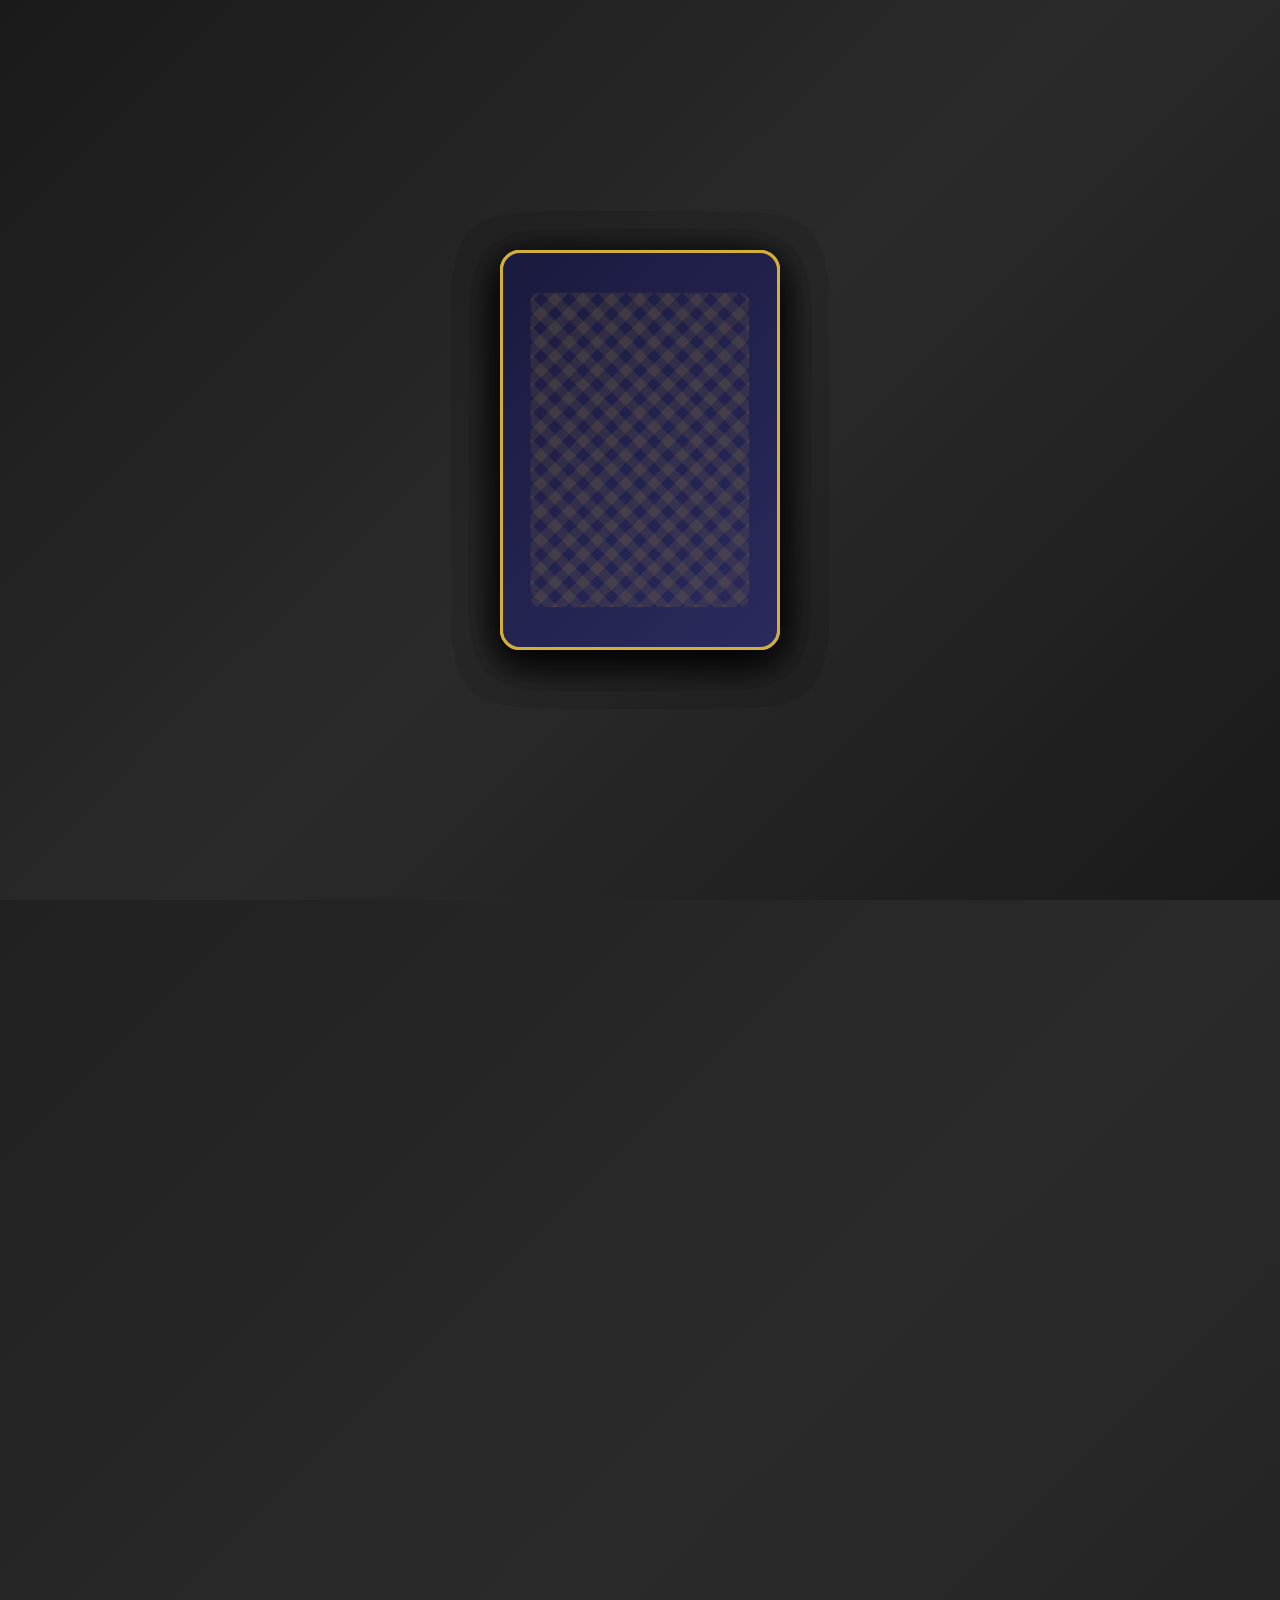
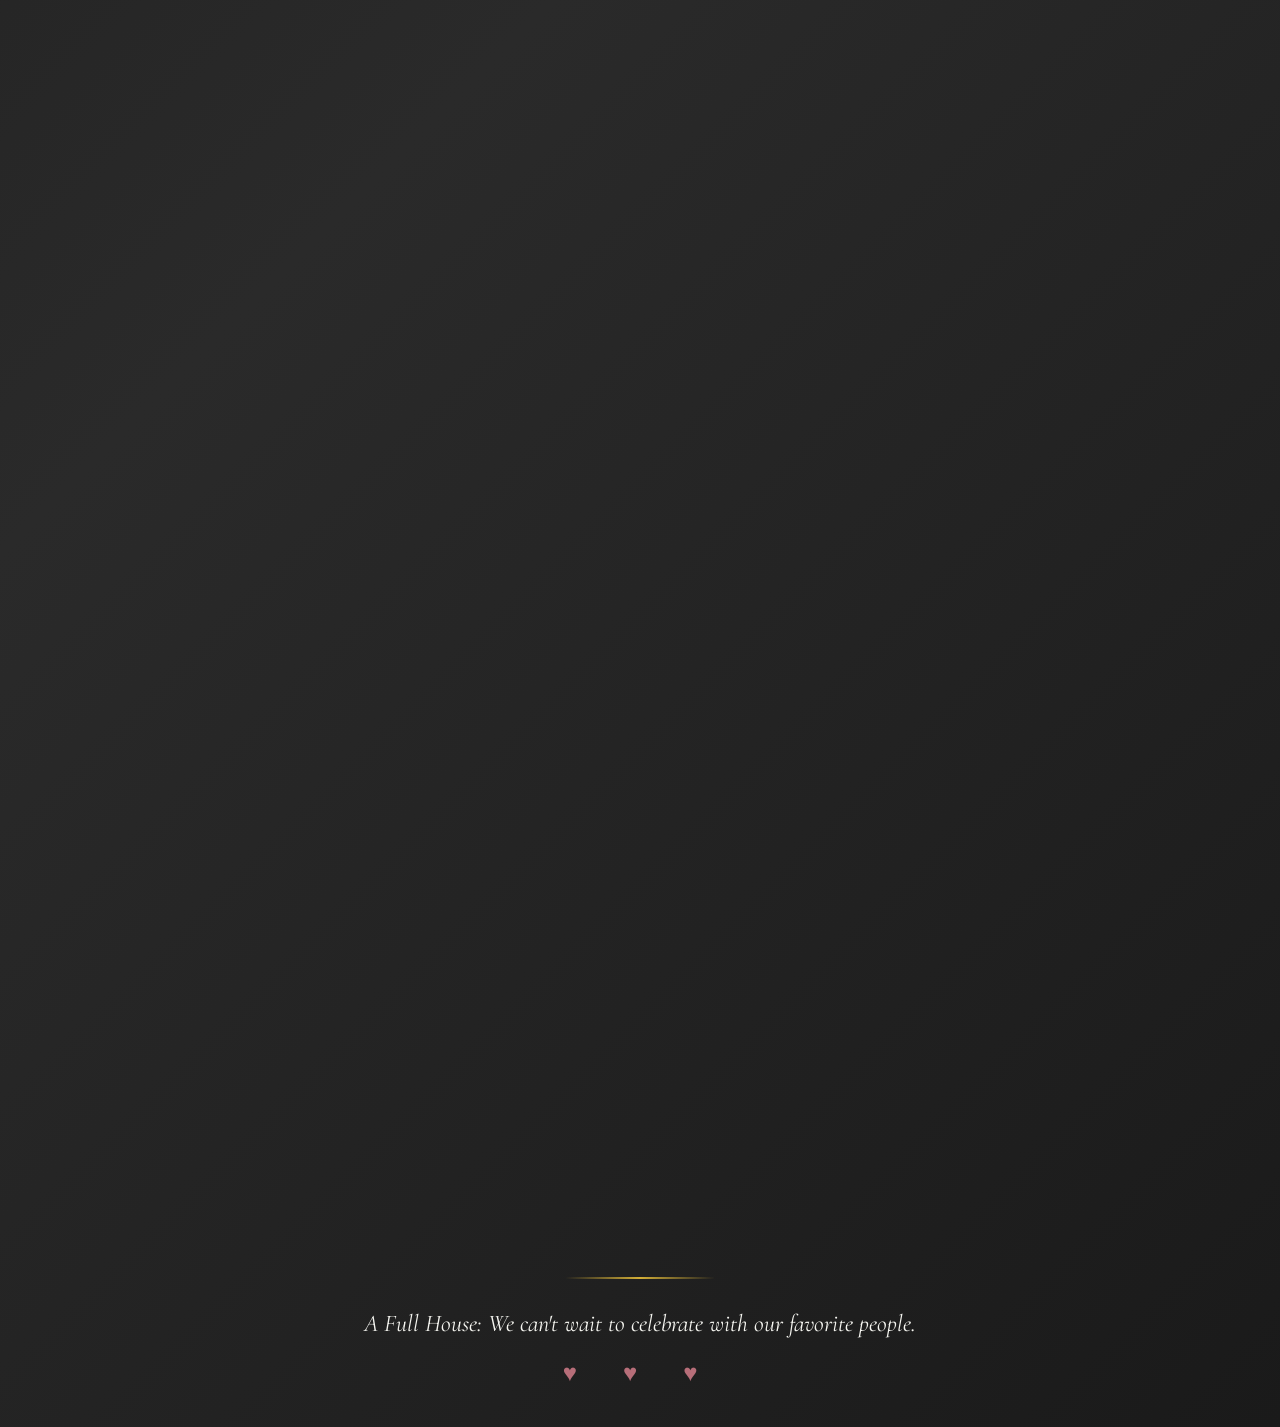
==== index.html @ 25c5a68d "Add files via upload" ====
<!DOCTYPE html>
<html lang="en">
<head>
    <meta charset="UTF-8">
    <meta name="viewport" content="width=device-width, initial-scale=1.0">
    <title>Paul & Sneha - Wedding Invitation</title>
    <link href="https://fonts.googleapis.com/css2?family=Cormorant+Garamond:wght@300;400;600;700&family=Montserrat:wght@300;400;600&display=swap" rel="stylesheet">
    <link rel="stylesheet" href="luxury.css">
</head>
<body>
    <!-- Loading Animation -->
    <div id="loading-scene" class="loading-scene">
        <div class="card-deck-loading">
            <div class="playing-card card-back"></div>
            <div class="playing-card card-back"></div>
            <div class="playing-card card-back"></div>
            <div class="playing-card card-king"></div>
            <div class="playing-card card-back"></div>
        </div>
    </div>

    <!-- Background Reveal -->
    <div id="bg-reveal" class="bg-reveal hidden">
        <img src="background.png" alt="Palace" class="bg-reveal-image">
    </div>

    <!-- Animated Background -->
    <div class="luxury-bg">
        <img src="background.png" alt="Royal Palace" class="bg-image">
        <div class="bg-overlay"></div>
    </div>

    <!-- Hero Section -->
    <section class="hero">
        <div class="vintage-paper">
            <div class="paper-content">
                <p class="hero-subtitle">Request the honor of your presence to join the wedding of</p>
                <div class="hero-ornament top"></div>
                <h1 class="hero-title">
                    <span class="name-line">Paul Kevin Surya</span>
                    <span class="ampersand">&</span>
                    <span class="name-line">Sneha Radhakrishnan</span>
                </h1>
                <p class="hero-quote">"Love is the only gamble where everyone wins the jackpot."</p>
            </div>
        </div>
        <div class="scroll-indicator">↓</div>
    </section>

    <!-- Countdown Section -->
    <section class="countdown-luxury">
        <div class="vintage-paper">
            <div class="paper-content">
                <h2 class="section-heading">Counting Every Moment</h2>
                <div class="countdown-grid">
                    <div class="countdown-item">
                        <div class="countdown-number" id="days">00</div>
                        <div class="countdown-label">Days</div>
                    </div>
                    <div class="countdown-divider">:</div>
                    <div class="countdown-item">
                        <div class="countdown-number" id="hours">00</div>
                        <div class="countdown-label">Hours</div>
                    </div>
                    <div class="countdown-divider">:</div>
                    <div class="countdown-item">
                        <div class="countdown-number" id="minutes">00</div>
                        <div class="countdown-label">Minutes</div>
                    </div>
                    <div class="countdown-divider">:</div>
                    <div class="countdown-item">
                        <div class="countdown-number" id="seconds">00</div>
                        <div class="countdown-label">Seconds</div>
                    </div>
                </div>
            </div>
        </div>
    </section>

    <!-- Events Section -->
    <section class="events-luxury">
        <div class="vintage-paper">
            <div class="paper-content">
                <h2 class="section-heading">Event Details</h2>
                <div class="events-timeline">
                    <div class="event-item">
                        <div class="event-content">
                            <h3>Engagement & Reception</h3>
                            <p class="event-date">April 22, 2026</p>
                            <p class="event-time">6:00 PM onwards</p>
                        </div>
                    </div>
                    <div class="event-item highlight">
                        <div class="event-content">
                            <h3>Muhurtham</h3>
                            <p class="event-date">April 23, 2026</p>
                            <p class="event-time">10:30 AM - 11:15 AM</p>
                        </div>
                    </div>
                </div>
            </div>
        </div>
    </section>

    <!-- Venue Section -->
    <section class="venue-luxury">
        <div class="vintage-paper">
            <div class="paper-content">
                <h2 class="section-heading">Venue</h2>
                <div class="venue-card">
                    <h3 class="venue-name">Sree Padmaleela Kalyana Mandapam</h3>
                    <p class="venue-location">Kovilpatti</p>
                    
                    <div class="venue-details">
                        <div class="detail-item">
                            <span class="detail-icon">🌤️</span>
                            <div class="detail-info">
                                <p class="weather-temp" id="weather-temp">Loading...</p>
                                <p class="weather-desc" id="weather-desc"></p>
                            </div>
                        </div>
                        <div class="detail-item">
                            <span class="detail-icon">🅿️</span>
                            <div class="detail-info">
                                <p>Ample Parking</p>
                                <p class="detail-sub">Available on premises</p>
                            </div>
                        </div>
                    </div>

                    <a href="https://maps.app.goo.gl/GKzmADckyA8TvAtw7" target="_blank" class="luxury-btn">
                        Get Directions
                    </a>
                </div>
            </div>
        </div>
    </section>

    <!-- Footer -->
    <footer class="luxury-footer">
        <div class="footer-ornament"></div>
        <p>A Full House: We can't wait to celebrate with our favorite people.</p>
        <div class="footer-hearts">♥ ♥ ♥</div>
    </footer>

    <script src="script.js"></script>
</body>
</html>
---- luxury.css ----
* {
    margin: 0;
    padding: 0;
    box-sizing: border-box;
}

:root {
    --gold: #d4af37;
    --dark-gold: #b8941f;
    --rose-gold: #b76e79;
    --cream: #f5f5f0;
    --dark: #1a1a1a;
    --charcoal: #2a2a2a;
}

body {
    font-family: 'Montserrat', sans-serif;
    background: linear-gradient(135deg, #1a1a1a 0%, #2a2a2a 50%, #1a1a1a 100%);
    color: var(--cream);
    overflow-x: hidden;
    scroll-behavior: smooth;
}

/* Animated Background */
.luxury-bg {
    position: fixed;
    top: 0;
    left: 0;
    width: 100%;
    height: 100%;
    z-index: -1;
    overflow: hidden;
}

.bg-image {
    position: absolute;
    top: 0;
    left: 0;
    width: 100%;
    height: 100%;
    object-fit: cover;
    object-position: center;
}

.bg-overlay {
    position: absolute;
    top: 0;
    left: 0;
    width: 100%;
    height: 100%;
    background: linear-gradient(180deg, rgba(0,0,0,0.2) 0%, rgba(0,0,0,0.4) 100%);
}

/* Hero Section */
.hero {
    position: relative;
    min-height: 100vh;
    display: flex;
    flex-direction: column;
    justify-content: center;
    align-items: center;
    text-align: center;
    padding: 40px 20px;
}

/* Vintage Paper Container */
.vintage-paper {
    background: 
        linear-gradient(135deg, rgba(255, 248, 230, 0.95) 0%, rgba(250, 240, 220, 0.95) 100%);
    border: none;
    border-radius: 0;
    padding: 50px 40px;
    max-width: 900px;
    margin: 0 auto;
    box-shadow: 
        0 20px 60px rgba(0, 0, 0, 0.5),
        inset 0 1px 0 rgba(255, 255, 255, 0.5),
        inset 0 -1px 0 rgba(139, 115, 85, 0.2);
    position: relative;
    backdrop-filter: blur(10px);
    clip-path: polygon(
        2% 0%, 5% 1%, 8% 0.5%, 12% 1.5%, 15% 0.8%, 20% 1.2%, 25% 0.5%, 30% 1%, 35% 0.3%, 40% 1.5%, 45% 0.7%, 50% 1%, 55% 0.5%, 60% 1.2%, 65% 0.8%, 70% 1.5%, 75% 0.5%, 80% 1%, 85% 0.7%, 90% 1.3%, 95% 0.5%, 98% 1%,
        99% 5%, 99.5% 10%, 99.2% 15%, 99.8% 20%, 99.3% 25%, 99.7% 30%, 99.1% 35%, 99.6% 40%, 99.4% 45%, 99.8% 50%, 99.2% 55%, 99.6% 60%, 99.3% 65%, 99.7% 70%, 99.4% 75%, 99.8% 80%, 99.1% 85%, 99.5% 90%, 99.3% 95%, 99.7% 98%,
        98% 99%, 95% 99.5%, 90% 99.2%, 85% 99.7%, 80% 99.3%, 75% 99.8%, 70% 99.1%, 65% 99.6%, 60% 99.4%, 55% 99.8%, 50% 99.2%, 45% 99.6%, 40% 99.3%, 35% 99.7%, 30% 99.4%, 25% 99.8%, 20% 99.1%, 15% 99.5%, 10% 99.3%, 5% 99.7%, 2% 99%,
        1% 95%, 0.5% 90%, 0.8% 85%, 0.3% 80%, 0.7% 75%, 0.2% 70%, 0.6% 65%, 0.4% 60%, 0.8% 55%, 0.2% 50%, 0.6% 45%, 0.3% 40%, 0.7% 35%, 0.4% 30%, 0.8% 25%, 0.1% 20%, 0.5% 15%, 0.3% 10%, 0.7% 5%
    );
}

.vintage-paper::before {
    content: '';
    position: absolute;
    top: 0;
    left: 0;
    right: 0;
    bottom: 0;
    background: 
        repeating-linear-gradient(0deg, transparent, transparent 2px, rgba(139, 115, 85, 0.03) 2px, rgba(139, 115, 85, 0.03) 4px);
    pointer-events: none;
}

.vintage-paper::after {
    content: '';
    position: absolute;
    top: 0;
    left: 0;
    right: 0;
    bottom: 0;
    box-shadow: 
        inset 0 0 30px 10px rgba(101, 67, 33, 0.4),
        inset 0 0 15px 5px rgba(139, 69, 19, 0.3);
    pointer-events: none;
}

.paper-content {
    position: relative;
    z-index: 1;
}

.hero-ornament {
    width: 200px;
    height: 2px;
    background: linear-gradient(90deg, transparent, #8b4513, transparent);
    margin: 20px auto;
}

.monogram {
    font-family: 'Cormorant Garamond', serif;
    font-size: 4rem;
    font-weight: 300;
    color: var(--dark-gold);
    margin-bottom: 30px;
    opacity: 0;
    animation: fadeInUp 1s ease forwards;
    text-shadow: 0 2px 4px rgba(0, 0, 0, 0.1);
}

.hero-title {
    font-family: 'Cormorant Garamond', serif;
    font-weight: 300;
    font-size: 3rem;
    line-height: 1.4;
    margin-bottom: 30px;
    margin-top: 20px;
    opacity: 0;
    animation: fadeInUp 1s ease 0.3s forwards;
}

.name-line {
    display: block;
    background: linear-gradient(135deg, #8b4513 0%, #654321 100%);
    -webkit-background-clip: text;
    -webkit-text-fill-color: transparent;
    background-clip: text;
}

.ampersand {
    display: block;
    font-size: 2rem;
    color: #8b4513;
    margin: 20px 0;
}

.hero-subtitle {
    font-size: 1rem;
    letter-spacing: 2px;
    text-transform: uppercase;
    color: #5a4a3a;
    opacity: 0;
    animation: fadeInUp 1s ease 0s forwards;
    margin-bottom: 10px;
}

.hero-quote {
    font-family: 'Cormorant Garamond', serif;
    font-size: 1.3rem;
    font-style: italic;
    color: #8b4513;
    max-width: 600px;
    margin: 0 auto;
    opacity: 0;
    animation: fadeInUp 1s ease 0.9s forwards;
}

.scroll-indicator {
    position: absolute;
    bottom: 40px;
    font-size: 2rem;
    color: var(--gold);
    animation: bounce 2s infinite;
}

@keyframes fadeInUp {
    to {
        opacity: 1;
        transform: translateY(0);
    }
    from {
        opacity: 0;
        transform: translateY(30px);
    }
}

@keyframes bounce {
    0%, 100% { transform: translateY(0); }
    50% { transform: translateY(-20px); }
}

/* Container */
.container-luxury {
    max-width: 1200px;
    margin: 0 auto;
    padding: 0 20px;
}

.section-heading {
    font-family: 'Cormorant Garamond', serif;
    font-size: 3rem;
    font-weight: 300;
    text-align: center;
    color: #8b4513;
    margin-bottom: 60px;
    position: relative;
}

.section-heading::after {
    content: '';
    position: absolute;
    bottom: -20px;
    left: 50%;
    transform: translateX(-50%);
    width: 100px;
    height: 2px;
    background: linear-gradient(90deg, transparent, #8b4513, transparent);
}

/* Countdown Section */
.countdown-luxury {
    padding: 100px 20px;
}

.countdown-grid {
    display: flex;
    justify-content: center;
    align-items: center;
    gap: 8px;
    flex-wrap: nowrap;
    overflow-x: auto;
}

.countdown-item {
    background: rgba(255, 255, 255, 0.5);
    border: 1px solid rgba(139, 115, 85, 0.3);
    border-radius: 20px;
    padding: 20px 25px;
    min-width: 90px;
    text-align: center;
    box-shadow: 0 4px 15px rgba(0, 0, 0, 0.2);
    transition: all 0.3s ease;
    flex-shrink: 0;
}

.countdown-item:hover {
    transform: translateY(-10px);
    border-color: var(--gold);
    box-shadow: 0 12px 40px rgba(212, 175, 55, 0.4);
}

.countdown-number {
    font-family: 'Montserrat', sans-serif;
    font-size: 2.5rem;
    font-weight: 700;
    color: #8b4513;
    line-height: 1;
}

.countdown-label {
    font-size: 0.9rem;
    letter-spacing: 2px;
    text-transform: uppercase;
    color: #5a4a3a;
    margin-top: 10px;
    opacity: 0.8;
}

.countdown-divider {
    font-size: 2rem;
    color: #8b4513;
    font-weight: 300;
    flex-shrink: 0;
}

/* Events Section */
.events-luxury {
    padding: 100px 20px;
}

.events-timeline {
    display: grid;
    grid-template-columns: repeat(auto-fit, minmax(350px, 1fr));
    gap: 25px;
    max-width: 900px;
    margin: 0 auto;
}

.event-item {
    position: relative;
    background: rgba(255, 255, 255, 0.3);
    border: 1px solid rgba(139, 115, 85, 0.3);
    border-radius: 20px;
    padding: 40px;
    box-shadow: 0 4px 20px rgba(0, 0, 0, 0.2);
    transition: all 0.3s ease;
    overflow: hidden;
}

.event-item::before {
    content: '';
    position: absolute;
    top: 0;
    left: 0;
    width: 100%;
    height: 4px;
    background: linear-gradient(90deg, var(--gold), var(--rose-gold));
    transform: scaleX(0);
    transition: transform 0.3s ease;
}

.event-item:hover::before {
    transform: scaleX(1);
}

.event-item:hover {
    transform: translateY(-10px);
    border-color: var(--gold);
    box-shadow: 0 12px 40px rgba(212, 175, 55, 0.4);
}

.event-item.highlight {
    border-color: var(--rose-gold);
}

.event-content h3 {
    font-family: 'Montserrat', sans-serif;
    font-size: 1.8rem;
    font-weight: 600;
    color: #8b4513;
    margin-bottom: 15px;
}

.event-date {
    font-size: 1.2rem;
    color: #5a4a3a;
    margin-bottom: 8px;
}

.event-time {
    font-size: 1rem;
    color: #5a4a3a;
}

/* Venue Section */
.venue-luxury {
    padding: 100px 20px;
}

.venue-card {
    max-width: 700px;
    margin: 0 auto;
    background: transparent;
    border: none;
    border-radius: 0;
    padding: 0;
    text-align: center;
}

.venue-icon {
    font-size: 4rem;
    margin-bottom: 20px;
    filter: drop-shadow(0 0 20px rgba(212, 175, 55, 0.5));
}

.venue-name {
    font-family: 'Cormorant Garamond', serif;
    font-size: 2.5rem;
    font-weight: 600;
    color: #8b4513;
    margin-bottom: 10px;
}

.venue-location {
    font-size: 1.3rem;
    color: #5a4a3a;
    margin-bottom: 40px;
    opacity: 0.8;
}

.venue-details {
    display: grid;
    grid-template-columns: repeat(auto-fit, minmax(200px, 1fr));
    gap: 20px;
    margin-bottom: 40px;
}

.detail-item {
    display: flex;
    align-items: center;
    gap: 15px;
    padding: 20px;
    background: rgba(255, 255, 255, 0.3);
    border-radius: 15px;
    border: 1px solid rgba(139, 115, 85, 0.3);
}

.detail-icon {
    font-size: 2.5rem;
}

.detail-info {
    text-align: left;
}

.detail-info p {
    font-size: 1rem;
    color: #5a4a3a;
    margin-bottom: 5px;
}

.detail-sub {
    font-size: 0.85rem;
    color: #5a4a3a;
}

.weather-temp {
    font-size: 1.2rem;
    font-weight: 600;
    color: #8b4513;
}

.weather-desc {
    font-size: 0.9rem;
    color: #5a4a3a;
}

.luxury-btn {
    display: inline-block;
    padding: 18px 50px;
    background: linear-gradient(135deg, var(--gold), var(--dark-gold));
    color: var(--dark);
    font-size: 1.1rem;
    font-weight: 600;
    text-decoration: none;
    text-transform: uppercase;
    letter-spacing: 2px;
    border-radius: 50px;
    box-shadow: 0 10px 30px rgba(212, 175, 55, 0.4);
    transition: all 0.3s ease;
    border: 2px solid transparent;
}

.luxury-btn:hover {
    transform: translateY(-3px);
    box-shadow: 0 15px 40px rgba(212, 175, 55, 0.6);
    border-color: var(--gold);
    background: linear-gradient(135deg, var(--dark-gold), var(--gold));
}

/* Footer */
.luxury-footer {
    padding: 80px 20px 40px;
    text-align: center;
    position: relative;
}

.footer-ornament {
    width: 150px;
    height: 2px;
    background: linear-gradient(90deg, transparent, var(--gold), transparent);
    margin: 0 auto 30px;
}

.luxury-footer p {
    font-family: 'Cormorant Garamond', serif;
    font-size: 1.5rem;
    font-style: italic;
    color: var(--cream);
    margin-bottom: 20px;
}

.footer-hearts {
    font-size: 1.5rem;
    color: var(--rose-gold);
    letter-spacing: 20px;
}

/* Responsive */
@media (max-width: 768px) {
    .monogram {
        font-size: 3rem;
    }

    .hero-title {
        font-size: 2rem;
    }

    .section-heading {
        font-size: 2.2rem;
    }

    .countdown-item {
        min-width: 75px;
        padding: 15px 18px;
    }

    .countdown-number {
        font-size: 2rem;
    }

    .countdown-divider {
        font-size: 1.5rem;
    }

    .countdown-label {
        font-size: 0.75rem;
    }

    .events-timeline {
        grid-template-columns: 1fr;
    }

    .venue-card {
        padding: 40px 25px;
    }

    .venue-details {
        grid-template-columns: 1fr;
    }
}

@media (max-width: 480px) {
    .countdown-item {
        min-width: 65px;
        padding: 12px 15px;
    }

    .countdown-number {
        font-size: 1.6rem;
    }

    .countdown-label {
        font-size: 0.7rem;
    }

    .countdown-divider {
        font-size: 1.2rem;
        margin: 0 2px;
    }
}

/* Loading Scene */
.loading-scene {
    position: fixed;
    top: 0;
    left: 0;
    width: 100%;
    height: 100vh;
    background: linear-gradient(135deg, #1a1a1a 0%, #2a2a2a 50%, #1a1a1a 100%);
    display: flex;
    justify-content: center;
    align-items: center;
    z-index: 10000;
    transition: opacity 0.5s ease;
}

.loading-scene.fade-out {
    opacity: 0;
    pointer-events: none;
}

.card-deck-loading {
    position: relative;
    width: 300px;
    height: 420px;
}

.playing-card {
    position: absolute;
    width: 280px;
    height: 400px;
    border-radius: 20px;
    box-shadow: 0 10px 40px rgba(0, 0, 0, 0.5);
    top: 50%;
    left: 50%;
    transform: translate(-50%, -50%);
}

.card-back {
    background: linear-gradient(135deg, #1a1a3e 0%, #2a2a5e 100%);
    border: 3px solid #d4af37;
}

.card-back::before {
    content: '';
    position: absolute;
    top: 50%;
    left: 50%;
    transform: translate(-50%, -50%);
    width: 80%;
    height: 80%;
    background: 
        repeating-linear-gradient(45deg, transparent, transparent 10px, rgba(212, 175, 55, 0.1) 10px, rgba(212, 175, 55, 0.1) 20px),
        repeating-linear-gradient(-45deg, transparent, transparent 10px, rgba(212, 175, 55, 0.1) 10px, rgba(212, 175, 55, 0.1) 20px);
    border-radius: 10px;
}

.card-king {
    background: #fff;
    background-image: url('king-card.png');
    background-size: cover;
    background-position: center;
    border: 3px solid #d4af37;
}

/* Card Shuffle Animation */
.playing-card:nth-child(1) {
    animation: shuffle-1 2.5s ease-in-out 3 1s forwards;
    z-index: 1;
}

.playing-card:nth-child(2) {
    animation: shuffle-2 2.5s ease-in-out 3 1.1s forwards;
    z-index: 2;
}

.playing-card:nth-child(3) {
    animation: shuffle-3 2.5s ease-in-out 3 1.2s forwards;
    z-index: 3;
}

.playing-card:nth-child(4) {
    animation: king-fly-in 1s ease-out 0s forwards, shuffle-king 2.5s ease-in-out 3 1.3s forwards, king-fly-away 1.5s ease-in 8.8s forwards;
    z-index: 100;
    opacity: 0;
}

.playing-card:nth-child(5) {
    animation: shuffle-5 2.5s ease-in-out 3 1.4s forwards;
    z-index: 5;
}

@keyframes shuffle-1 {
    0%, 100% { transform: translate(-50%, -50%) rotate(0deg); z-index: 1; }
    10% { transform: translate(-50%, -50%) rotate(5deg); z-index: 10; }
    20% { transform: translate(-120%, -80%) rotate(-15deg); z-index: 10; }
    30% { transform: translate(-50%, -120%) rotate(0deg); z-index: 10; }
    40% { transform: translate(20%, -80%) rotate(10deg); z-index: 10; }
    50% { transform: translate(-50%, -50%) rotate(0deg); z-index: 1; }
}

@keyframes shuffle-2 {
    0%, 100% { transform: translate(-50%, -50%) rotate(0deg); z-index: 2; }
    10% { transform: translate(-50%, -50%) rotate(-5deg); z-index: 10; }
    20% { transform: translate(30%, -90%) rotate(12deg); z-index: 10; }
    30% { transform: translate(-50%, -120%) rotate(0deg); z-index: 10; }
    40% { transform: translate(-130%, -70%) rotate(-18deg); z-index: 10; }
    50% { transform: translate(-50%, -50%) rotate(0deg); z-index: 2; }
}

@keyframes shuffle-3 {
    0%, 100% { transform: translate(-50%, -50%) rotate(0deg); z-index: 3; }
    10% { transform: translate(-50%, -50%) rotate(8deg); z-index: 10; }
    20% { transform: translate(-140%, -60%) rotate(-20deg); z-index: 10; }
    30% { transform: translate(-50%, -120%) rotate(0deg); z-index: 10; }
    40% { transform: translate(40%, -90%) rotate(15deg); z-index: 10; }
    50% { transform: translate(-50%, -50%) rotate(0deg); z-index: 3; }
}

@keyframes king-fly-in {
    0% {
        transform: translate(-50%, 100vh) rotate(0deg) scale(0.5);
        opacity: 0;
    }
    100% {
        transform: translate(-50%, -50%) rotate(0deg) scale(1);
        opacity: 1;
    }
}

@keyframes shuffle-king {
    0%, 99% { transform: translate(-50%, -50%) rotate(0deg) scale(1); z-index: 4; }
    10% { transform: translate(-50%, -50%) rotate(-8deg) scale(1.05); z-index: 10; }
    20% { transform: translate(50%, -100%) rotate(18deg) scale(1.05); z-index: 10; }
    30% { transform: translate(-50%, -120%) rotate(0deg) scale(1.05); z-index: 10; }
    40% { transform: translate(-150%, -80%) rotate(-22deg) scale(1.05); z-index: 10; }
    50% { transform: translate(-50%, -50%) rotate(0deg) scale(1); z-index: 4; }
    100% { transform: translate(-50%, -50%) rotate(0deg) scale(1); z-index: 100; }
}

@keyframes shuffle-5 {
    0%, 100% { transform: translate(-50%, -50%) rotate(0deg); z-index: 5; }
    10% { transform: translate(-50%, -50%) rotate(-10deg); z-index: 10; }
    20% { transform: translate(60%, -70%) rotate(25deg); z-index: 10; }
    30% { transform: translate(-50%, -120%) rotate(0deg); z-index: 10; }
    40% { transform: translate(-110%, -90%) rotate(-12deg); z-index: 10; }
    50% { transform: translate(-50%, -50%) rotate(0deg); z-index: 5; }
}

@keyframes king-fly-away {
    0% { 
        transform: translate(-50%, -50%) rotate(0deg) scale(1);
        opacity: 1;
        z-index: 100;
    }
    50% {
        transform: translate(-50%, -100%) rotate(180deg) scale(1.5);
        opacity: 1;
        z-index: 100;
    }
    100% { 
        transform: translate(-50%, -50%) rotate(360deg) scale(3);
        opacity: 0;
        z-index: 100;
    }
}

/* Background Reveal */
.bg-reveal {
    position: fixed;
    top: 0;
    left: 0;
    width: 100%;
    height: 100vh;
    z-index: 9999;
    opacity: 0;
    pointer-events: none;
}

.bg-reveal.show {
    animation: bg-fade-in 1s ease 9s forwards;
}

.bg-reveal.hidden {
    display: none;
}

.bg-reveal-image {
    width: 100%;
    height: 100%;
    object-fit: cover;
}

@keyframes bg-fade-in {
    0% { opacity: 0; }
    100% { opacity: 1; }
}

/* Paper Fly In Animation */
.vintage-paper {
    animation: paper-fly-in 1.2s ease-out 10.5s backwards;
}

@keyframes paper-fly-in {
    0% {
        transform: translateY(100vh) rotate(5deg) scale(0.3);
        opacity: 0;
    }
    60% {
        transform: translateY(-20px) rotate(-2deg) scale(1.05);
        opacity: 1;
    }
    100% {
        transform: translateY(0) rotate(0deg) scale(1);
        opacity: 1;
    }
}

/* Hide main content initially */
.hero, .countdown-luxury, .events-luxury, .venue-luxury, .luxury-footer {
    opacity: 0;
    animation: content-fade-in 0.8s ease 11s forwards;
}

@keyframes content-fade-in {
    to { opacity: 1; }
}
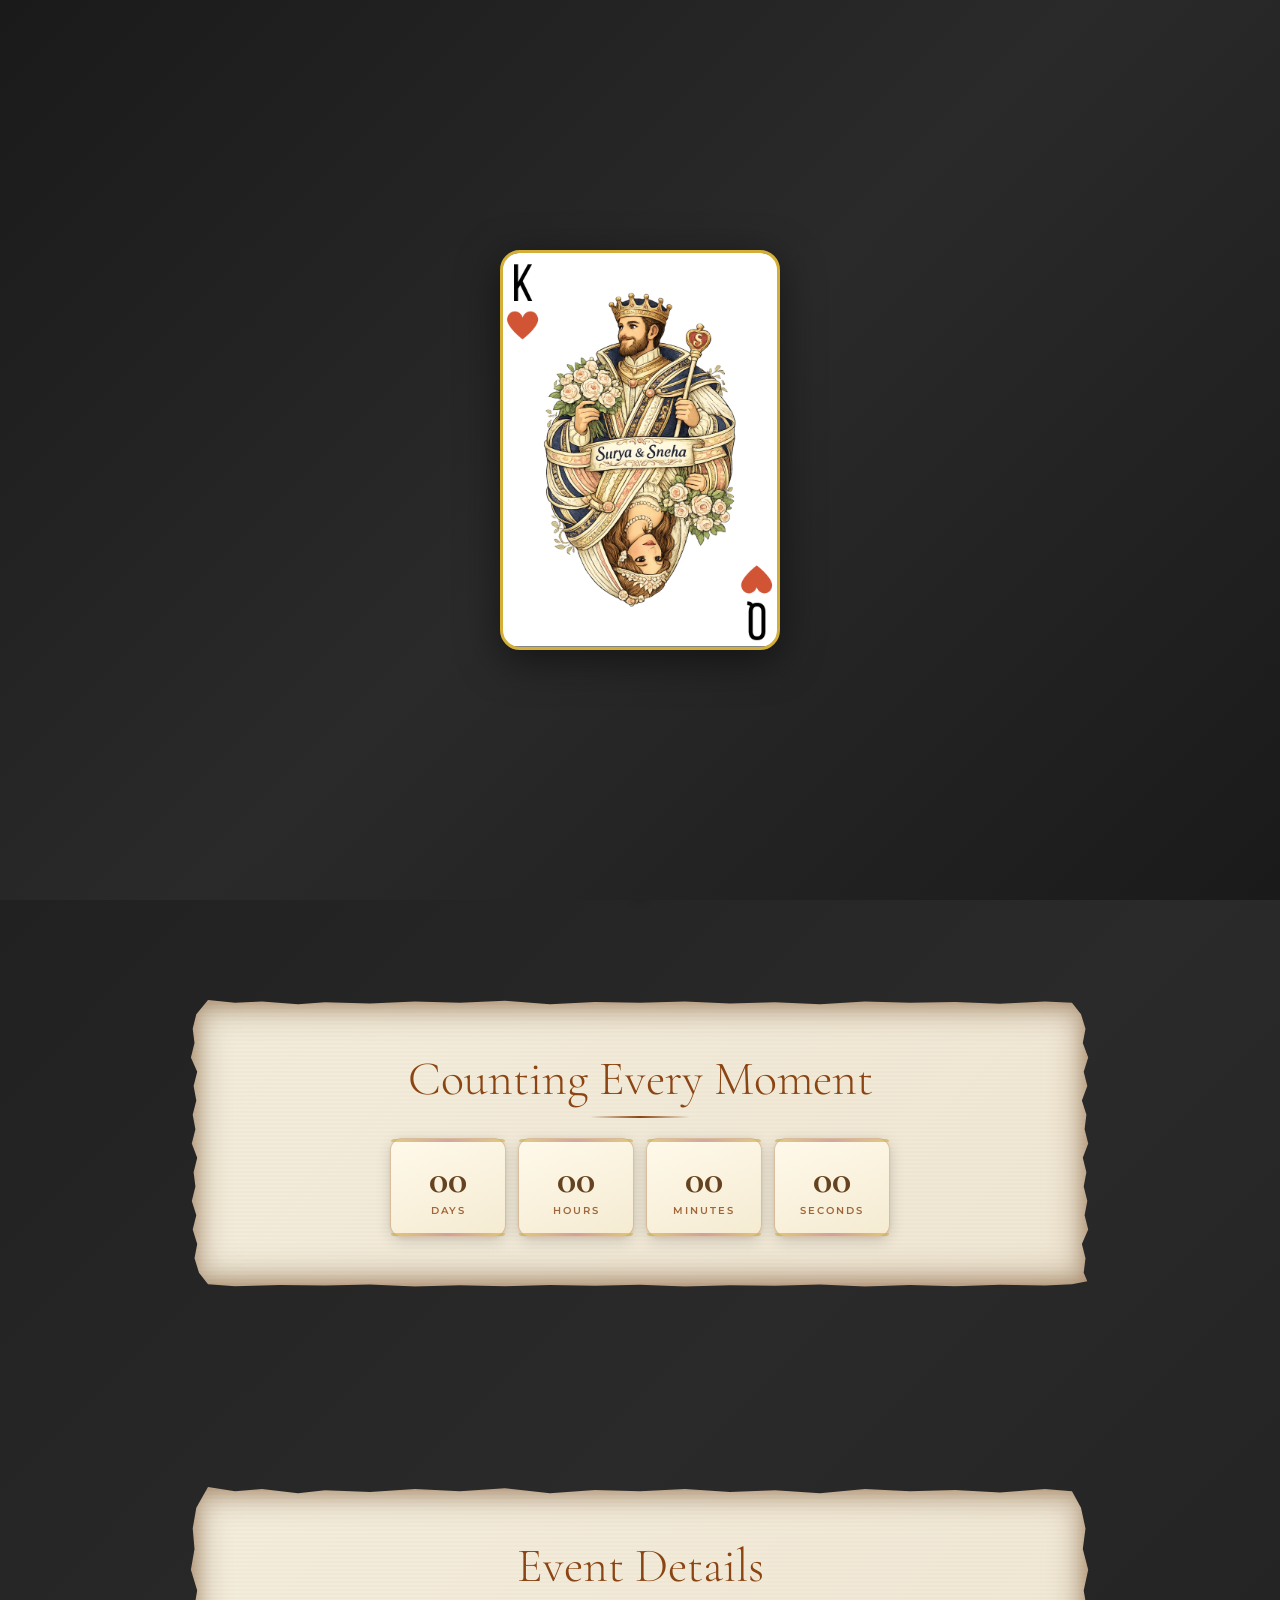
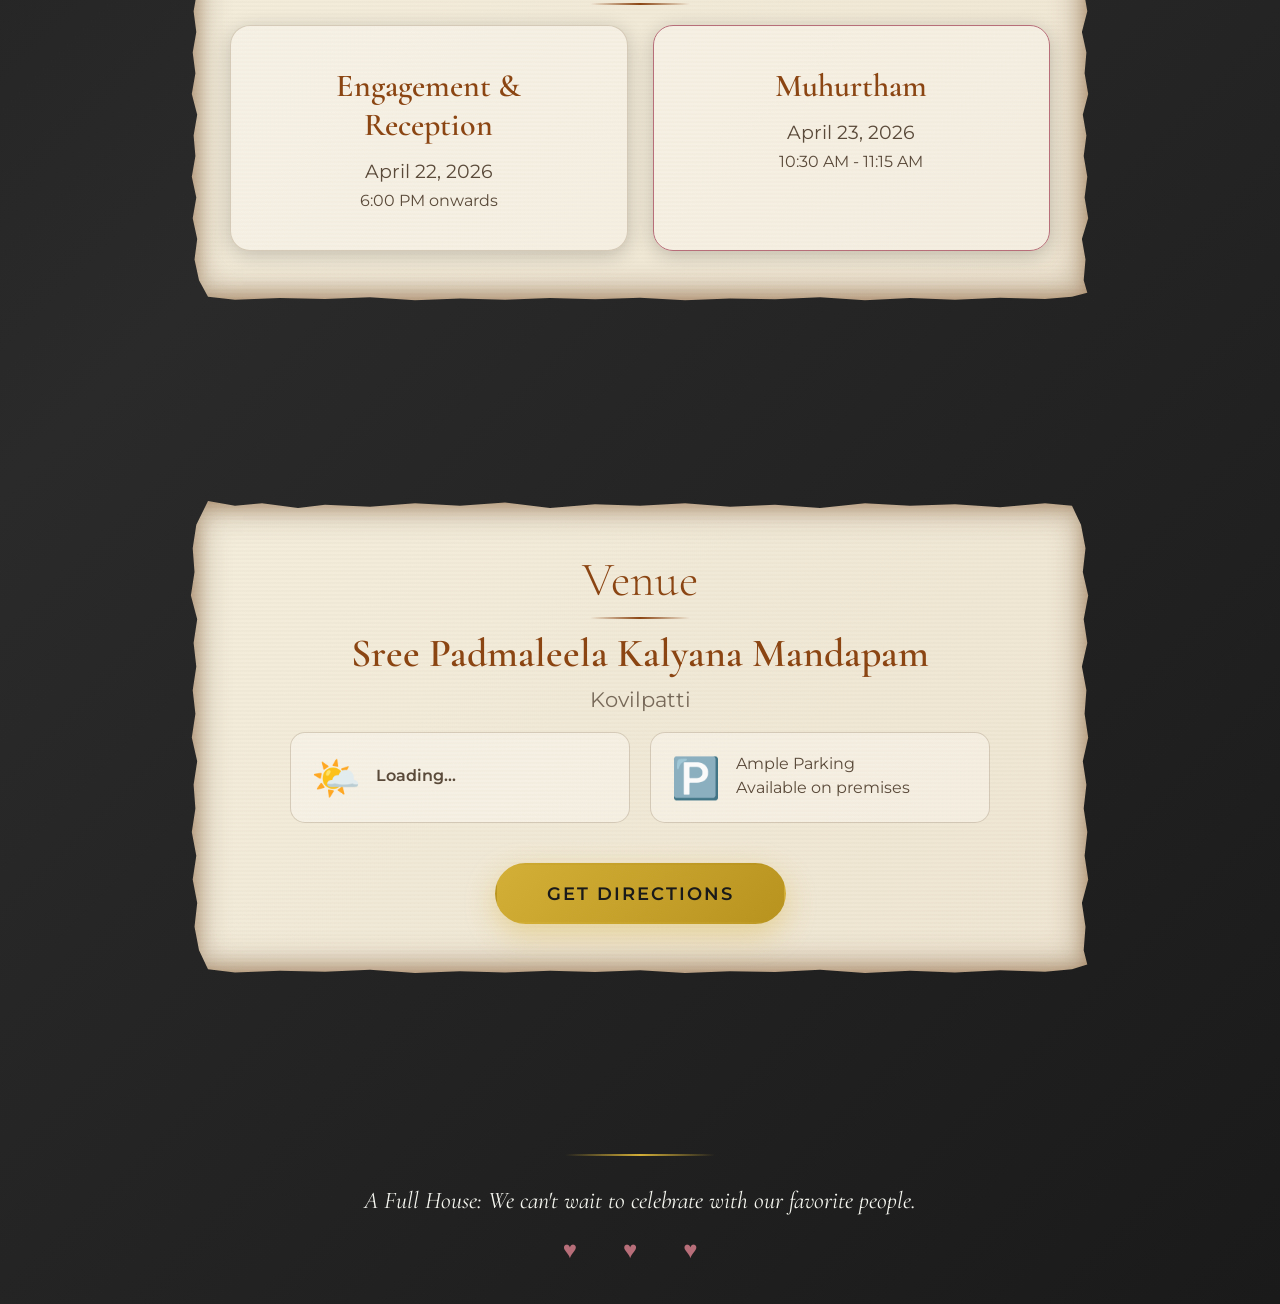
==== commit 1d5dfca4: "Add files via upload" ====
--- a/index.html
+++ b/index.html
@@ -19,9 +19,37 @@
         </div>
     </div>
 
-    <!-- Background Reveal -->
-    <div id="bg-reveal" class="bg-reveal hidden">
-        <img src="background.png" alt="Palace" class="bg-reveal-image">
+    <!-- Door Reveal -->
+    <div id="door-overlay" class="door-overlay">
+        <div class="door-frame">
+            <div class="door-panel door-left">
+                <div class="door-wood-grain"></div>
+                <div class="door-raised-panel door-panel-top"></div>
+                <div class="door-raised-panel door-panel-bottom"></div>
+                <div class="door-knob door-knob-left">
+                    <div class="knob-base"></div>
+                    <div class="knob-handle"></div>
+                    <div class="knob-keyhole"></div>
+                </div>
+            </div>
+            <div class="door-panel door-right">
+                <div class="door-wood-grain"></div>
+                <div class="door-raised-panel door-panel-top"></div>
+                <div class="door-raised-panel door-panel-bottom"></div>
+                <div class="door-knob door-knob-right">
+                    <div class="knob-base"></div>
+                    <div class="knob-handle"></div>
+                    <div class="knob-keyhole"></div>
+                </div>
+            </div>
+            <div class="door-seam"></div>
+        </div>
+        <div class="card-scanner">
+            <div class="scanner-card" id="scanner-card"></div>
+            <div class="scanner-slot"></div>
+            <div class="scanner-light" id="scanner-light"></div>
+            <div class="scanner-label">INSERT CARD</div>
+        </div>
     </div>
 
     <!-- Animated Background -->
@@ -41,7 +69,7 @@
                     <span class="ampersand">&</span>
                     <span class="name-line">Sneha Radhakrishnan</span>
                 </h1>
-                <p class="hero-quote">"Love is the only gamble where everyone wins the jackpot."</p>
+                <p class="hero-quote">"Our hearts were dealt."</p>
             </div>
         </div>
         <div class="scroll-indicator">↓</div>
@@ -57,17 +85,14 @@
                         <div class="countdown-number" id="days">00</div>
                         <div class="countdown-label">Days</div>
                     </div>
-                    <div class="countdown-divider">:</div>
                     <div class="countdown-item">
                         <div class="countdown-number" id="hours">00</div>
                         <div class="countdown-label">Hours</div>
                     </div>
-                    <div class="countdown-divider">:</div>
                     <div class="countdown-item">
                         <div class="countdown-number" id="minutes">00</div>
                         <div class="countdown-label">Minutes</div>
                     </div>
-                    <div class="countdown-divider">:</div>
                     <div class="countdown-item">
                         <div class="countdown-number" id="seconds">00</div>
                         <div class="countdown-label">Seconds</div>
--- a/luxury.css
+++ b/luxury.css
@@ -18,7 +18,12 @@
     background: linear-gradient(135deg, #1a1a1a 0%, #2a2a2a 50%, #1a1a1a 100%);
     color: var(--cream);
     overflow-x: hidden;
+    overflow-y: hidden;
     scroll-behavior: smooth;
+}
+
+body.enable-scroll {
+    overflow-y: auto;
 }
 
 /* Animated Background */
@@ -138,7 +143,7 @@
     font-family: 'Cormorant Garamond', serif;
     font-weight: 300;
     font-size: 3rem;
-    line-height: 1.4;
+    line-height: 1.1;
     margin-bottom: 30px;
     margin-top: 20px;
     opacity: 0;
@@ -157,11 +162,11 @@
     display: block;
     font-size: 2rem;
     color: #8b4513;
-    margin: 20px 0;
+    margin: 8px 0;
 }
 
 .hero-subtitle {
-    font-size: 1rem;
+    font-size: 0.75rem;
     letter-spacing: 2px;
     text-transform: uppercase;
     color: #5a4a3a;
@@ -218,14 +223,14 @@
     font-weight: 300;
     text-align: center;
     color: #8b4513;
-    margin-bottom: 60px;
+    margin-bottom: 30px;
     position: relative;
 }
 
 .section-heading::after {
     content: '';
     position: absolute;
-    bottom: -20px;
+    bottom: -10px;
     left: 50%;
     transform: translateX(-50%);
     width: 100px;
@@ -239,54 +244,85 @@
 }
 
 .countdown-grid {
+    display: grid;
+    grid-template-columns: repeat(4, 1fr);
+    gap: 12px;
+    max-width: 500px;
+    margin: 0 auto;
+    align-items: stretch;
+}
+
+.countdown-item {
+    background: linear-gradient(160deg,
+        rgba(255, 250, 235, 0.95) 0%,
+        rgba(245, 235, 210, 0.95) 100%
+    );
+    border: 1.5px solid rgba(139, 69, 19, 0.3);
+    border-radius: 12px;
+    padding: 20px 10px;
+    text-align: center;
+    box-shadow:
+        0 4px 15px rgba(0, 0, 0, 0.15),
+        0 1px 3px rgba(139, 69, 19, 0.1);
+    transition: all 0.3s ease;
+    position: relative;
     display: flex;
+    flex-direction: column;
     justify-content: center;
     align-items: center;
-    gap: 8px;
-    flex-wrap: nowrap;
-    overflow-x: auto;
-}
-
-.countdown-item {
-    background: rgba(255, 255, 255, 0.5);
-    border: 1px solid rgba(139, 115, 85, 0.3);
-    border-radius: 20px;
-    padding: 20px 25px;
-    min-width: 90px;
-    text-align: center;
-    box-shadow: 0 4px 15px rgba(0, 0, 0, 0.2);
-    transition: all 0.3s ease;
-    flex-shrink: 0;
+}
+
+.countdown-item::before {
+    content: '';
+    position: absolute;
+    top: 0;
+    left: 0;
+    right: 0;
+    height: 3px;
+    background: linear-gradient(90deg, var(--gold), var(--rose-gold), var(--gold));
+    border-radius: 12px 12px 0 0;
+    opacity: 0.6;
+}
+
+.countdown-item::after {
+    content: '';
+    position: absolute;
+    bottom: 0;
+    left: 0;
+    right: 0;
+    height: 3px;
+    background: linear-gradient(90deg, var(--gold), var(--rose-gold), var(--gold));
+    border-radius: 0 0 12px 12px;
+    opacity: 0.6;
 }
 
 .countdown-item:hover {
-    transform: translateY(-10px);
-    border-color: var(--gold);
-    box-shadow: 0 12px 40px rgba(212, 175, 55, 0.4);
+    transform: translateY(-3px);
+    box-shadow:
+        0 8px 25px rgba(0, 0, 0, 0.2),
+        0 2px 6px rgba(139, 69, 19, 0.15);
 }
 
 .countdown-number {
-    font-family: 'Montserrat', sans-serif;
+    font-family: 'Cormorant Garamond', serif;
     font-size: 2.5rem;
     font-weight: 700;
-    color: #8b4513;
+    color: #654321;
     line-height: 1;
+    margin-bottom: 6px;
 }
 
 .countdown-label {
-    font-size: 0.9rem;
+    font-size: 0.6rem;
     letter-spacing: 2px;
     text-transform: uppercase;
-    color: #5a4a3a;
-    margin-top: 10px;
+    color: #8b4513;
+    font-weight: 600;
     opacity: 0.8;
 }
 
 .countdown-divider {
-    font-size: 2rem;
-    color: #8b4513;
-    font-weight: 300;
-    flex-shrink: 0;
+    display: none;
 }
 
 /* Events Section */
@@ -311,6 +347,7 @@
     box-shadow: 0 4px 20px rgba(0, 0, 0, 0.2);
     transition: all 0.3s ease;
     overflow: hidden;
+    text-align: center;
 }
 
 .event-item::before {
@@ -340,8 +377,8 @@
 }
 
 .event-content h3 {
-    font-family: 'Montserrat', sans-serif;
-    font-size: 1.8rem;
+    font-family: 'Cormorant Garamond', serif;
+    font-size: 2rem;
     font-weight: 600;
     color: #8b4513;
     margin-bottom: 15px;
@@ -385,12 +422,13 @@
     font-weight: 600;
     color: #8b4513;
     margin-bottom: 10px;
+    margin-top: -10px;
 }
 
 .venue-location {
     font-size: 1.3rem;
     color: #5a4a3a;
-    margin-bottom: 40px;
+    margin-bottom: 20px;
     opacity: 0.8;
 }
 
@@ -506,21 +544,18 @@
         font-size: 2.2rem;
     }
 
-    .countdown-item {
-        min-width: 75px;
-        padding: 15px 18px;
+    .countdown-grid {
+        max-width: 340px;
+        gap: 10px;
     }
 
     .countdown-number {
         font-size: 2rem;
     }
 
-    .countdown-divider {
-        font-size: 1.5rem;
-    }
-
     .countdown-label {
-        font-size: 0.75rem;
+        font-size: 0.55rem;
+        letter-spacing: 1px;
     }
 
     .events-timeline {
@@ -528,7 +563,7 @@
     }
 
     .venue-card {
-        padding: 40px 25px;
+        padding: 5px 25px;
     }
 
     .venue-details {
@@ -537,22 +572,25 @@
 }
 
 @media (max-width: 480px) {
+    .countdown-grid {
+        max-width: 300px;
+        gap: 8px;
+    }
+
     .countdown-item {
-        min-width: 65px;
-        padding: 12px 15px;
+        padding: 15px 8px;
     }
 
     .countdown-number {
-        font-size: 1.6rem;
+        font-size: 1.7rem;
     }
 
     .countdown-label {
-        font-size: 0.7rem;
-    }
-
-    .countdown-divider {
-        font-size: 1.2rem;
-        margin: 0 2px;
+        font-size: 0.5rem;
+    }
+
+    .vintage-paper {
+        padding: 30px 20px;
     }
 }
 
@@ -574,6 +612,7 @@
 .loading-scene.fade-out {
     opacity: 0;
     pointer-events: none;
+    visibility: hidden;
 }
 
 .card-deck-loading {
@@ -622,29 +661,36 @@
 
 /* Card Shuffle Animation */
 .playing-card:nth-child(1) {
-    animation: shuffle-1 2.5s ease-in-out 3 1s forwards;
+    animation: shuffle-1 2.5s ease-in-out 2 1s, hide-card 0s linear 6.5s forwards;
     z-index: 1;
 }
 
 .playing-card:nth-child(2) {
-    animation: shuffle-2 2.5s ease-in-out 3 1.1s forwards;
+    animation: shuffle-2 2.5s ease-in-out 2 1.1s, hide-card 0s linear 6.5s forwards;
     z-index: 2;
 }
 
 .playing-card:nth-child(3) {
-    animation: shuffle-3 2.5s ease-in-out 3 1.2s forwards;
+    animation: shuffle-3 2.5s ease-in-out 2 1.2s, hide-card 0s linear 6.5s forwards;
     z-index: 3;
 }
 
 .playing-card:nth-child(4) {
-    animation: king-fly-in 1s ease-out 0s forwards, shuffle-king 2.5s ease-in-out 3 1.3s forwards, king-fly-away 1.5s ease-in 8.8s forwards;
-    z-index: 100;
+    animation: 
+        king-fly-in 1s ease-out 0s forwards,
+        shuffle-king 2.5s ease-in-out 2 1s forwards,
+        king-z-index 5s linear 1s forwards;
+    z-index: 4;
     opacity: 0;
 }
 
 .playing-card:nth-child(5) {
-    animation: shuffle-5 2.5s ease-in-out 3 1.4s forwards;
+    animation: shuffle-5 2.5s ease-in-out 2 1.4s, hide-card 0s linear 6.5s forwards;
     z-index: 5;
+}
+
+@keyframes hide-card {
+    0%, 100% { opacity: 0; visibility: hidden; }
 }
 
 @keyframes shuffle-1 {
@@ -686,13 +732,17 @@
 }
 
 @keyframes shuffle-king {
-    0%, 99% { transform: translate(-50%, -50%) rotate(0deg) scale(1); z-index: 4; }
-    10% { transform: translate(-50%, -50%) rotate(-8deg) scale(1.05); z-index: 10; }
-    20% { transform: translate(50%, -100%) rotate(18deg) scale(1.05); z-index: 10; }
-    30% { transform: translate(-50%, -120%) rotate(0deg) scale(1.05); z-index: 10; }
-    40% { transform: translate(-150%, -80%) rotate(-22deg) scale(1.05); z-index: 10; }
-    50% { transform: translate(-50%, -50%) rotate(0deg) scale(1); z-index: 4; }
-    100% { transform: translate(-50%, -50%) rotate(0deg) scale(1); z-index: 100; }
+    0%, 100% { transform: translate(-50%, -50%) rotate(0deg); }
+    10% { transform: translate(-50%, -50%) rotate(-8deg); }
+    20% { transform: translate(50%, -100%) rotate(18deg); }
+    30% { transform: translate(-50%, -120%) rotate(0deg); }
+    40% { transform: translate(-150%, -80%) rotate(-22deg); }
+    50% { transform: translate(-50%, -50%) rotate(0deg); }
+}
+
+@keyframes king-z-index {
+    0%, 95% { z-index: 4; }
+    96%, 100% { z-index: 100; }
 }
 
 @keyframes shuffle-5 {
@@ -704,71 +754,487 @@
     50% { transform: translate(-50%, -50%) rotate(0deg); z-index: 5; }
 }
 
-@keyframes king-fly-away {
-    0% { 
-        transform: translate(-50%, -50%) rotate(0deg) scale(1);
+@keyframes king-to-scanner {
+    0% {
+        transform: translate(-50%, -50%) scale(1) rotate(0deg);
         opacity: 1;
-        z-index: 100;
-    }
-    50% {
-        transform: translate(-50%, -100%) rotate(180deg) scale(1.5);
+    }
+    40% {
+        transform: translate(-50%, -50%) scale(0.3) rotate(0deg);
         opacity: 1;
-        z-index: 100;
-    }
-    100% { 
-        transform: translate(-50%, -50%) rotate(360deg) scale(3);
+    }
+    100% {
+        transform: translate(var(--scanner-x), var(--scanner-y)) scale(0.08) rotate(0deg);
+        opacity: 1;
+    }
+}
+
+.playing-card.inserting {
+    animation: king-to-scanner 1.2s ease-in-out forwards !important;
+    z-index: 100000 !important;
+    position: fixed !important;
+    top: 50%;
+    left: 50%;
+}
+
+/* Mini card that slides into scanner */
+.scanner-card {
+    position: absolute;
+    width: 30px;
+    height: 45px;
+    background: #fff;
+    background-image: url('king-card.png');
+    background-size: cover;
+    background-position: center;
+    border: 1px solid #d4af37;
+    border-radius: 3px;
+    top: -50px;
+    left: 50%;
+    transform: translateX(-50%);
+    z-index: 11;
+    opacity: 0;
+}
+
+.scanner-card.slide-in {
+    animation: card-slide-into-slot 0.8s ease-in forwards;
+}
+
+@keyframes card-slide-into-slot {
+    0% {
+        top: -50px;
+        opacity: 1;
+    }
+    30% {
+        top: -50px;
+        opacity: 1;
+    }
+    100% {
+        top: 50%;
         opacity: 0;
-        z-index: 100;
-    }
-}
-
-/* Background Reveal */
-.bg-reveal {
+    }
+}
+
+/* Door Overlay */
+.door-overlay {
     position: fixed;
     top: 0;
     left: 0;
     width: 100%;
     height: 100vh;
     z-index: 9999;
-    opacity: 0;
     pointer-events: none;
-}
-
-.bg-reveal.show {
-    animation: bg-fade-in 1s ease 9s forwards;
-}
-
-.bg-reveal.hidden {
-    display: none;
-}
-
-.bg-reveal-image {
+    perspective: 1800px;
+}
+
+.door-frame {
+    position: absolute;
+    top: 0;
+    left: 0;
     width: 100%;
     height: 100%;
-    object-fit: cover;
-}
-
-@keyframes bg-fade-in {
-    0% { opacity: 0; }
-    100% { opacity: 1; }
-}
-
-/* Paper Fly In Animation */
+    perspective: 1800px;
+}
+
+/* Realistic Wood Door Panels */
+.door-panel {
+    position: absolute;
+    top: 0;
+    width: 50%;
+    height: 100%;
+    background:
+        repeating-linear-gradient(180deg,
+            rgba(90, 50, 20, 0.15) 0px,
+            transparent 2px,
+            transparent 8px,
+            rgba(90, 50, 20, 0.1) 10px,
+            transparent 12px,
+            transparent 20px
+        ),
+        repeating-linear-gradient(180deg,
+            rgba(60, 30, 10, 0.08) 0px,
+            transparent 1px,
+            transparent 3px
+        ),
+        linear-gradient(90deg,
+            #3d1f0a 0%, #5c3317 8%, #6b3a1a 15%, #7a4422 30%,
+            #8b5e3c 50%,
+            #7a4422 70%, #6b3a1a 85%, #5c3317 92%, #3d1f0a 100%
+        );
+    box-shadow:
+        inset 0 0 60px rgba(0, 0, 0, 0.4),
+        inset 0 0 120px rgba(0, 0, 0, 0.2);
+    overflow: hidden;
+}
+
+/* Wood grain overlay */
+.door-wood-grain {
+    position: absolute;
+    top: 0;
+    left: 0;
+    width: 100%;
+    height: 100%;
+    background:
+        repeating-linear-gradient(175deg,
+            transparent 0px, transparent 30px,
+            rgba(40, 20, 5, 0.12) 30px, rgba(40, 20, 5, 0.12) 31px,
+            transparent 31px, transparent 55px,
+            rgba(40, 20, 5, 0.08) 55px, rgba(40, 20, 5, 0.08) 56px,
+            transparent 56px, transparent 80px
+        ),
+        repeating-linear-gradient(182deg,
+            transparent 0px, transparent 45px,
+            rgba(100, 60, 20, 0.06) 45px, rgba(100, 60, 20, 0.06) 46px,
+            transparent 46px, transparent 90px
+        ),
+        repeating-linear-gradient(179deg,
+            transparent 0px, transparent 12px,
+            rgba(50, 25, 8, 0.04) 12px, rgba(50, 25, 8, 0.04) 13px,
+            transparent 13px, transparent 25px
+        );
+    pointer-events: none;
+}
+
+/* Raised panels on door */
+.door-raised-panel {
+    position: absolute;
+    left: 12%;
+    width: 76%;
+    height: 35%;
+    background:
+        repeating-linear-gradient(180deg,
+            rgba(80, 40, 15, 0.08) 0px,
+            transparent 1px,
+            transparent 6px
+        ),
+        linear-gradient(135deg,
+            rgba(120, 70, 30, 0.3) 0%,
+            rgba(100, 55, 20, 0.1) 50%,
+            rgba(60, 30, 10, 0.3) 100%
+        ),
+        linear-gradient(90deg,
+            #5c3317 0%, #7a4422 10%, #8b5e3c 50%, #7a4422 90%, #5c3317 100%
+        );
+    border: 3px solid rgba(90, 50, 20, 0.6);
+    border-radius: 4px;
+    box-shadow:
+        2px 3px 8px rgba(0, 0, 0, 0.4),
+        -1px -1px 3px rgba(180, 130, 70, 0.15),
+        inset 0 0 15px rgba(0, 0, 0, 0.2),
+        inset 1px 1px 3px rgba(180, 130, 70, 0.1);
+}
+
+/* Gold corner accents on panels */
+.door-raised-panel::before {
+    content: '';
+    position: absolute;
+    top: 8px;
+    left: 8px;
+    right: 8px;
+    bottom: 8px;
+    border: 1px solid rgba(212, 175, 55, 0.2);
+    border-radius: 2px;
+    pointer-events: none;
+}
+
+.door-raised-panel::after {
+    content: '';
+    position: absolute;
+    top: 50%;
+    left: 50%;
+    transform: translate(-50%, -50%);
+    width: 30px;
+    height: 30px;
+    border: 1px solid rgba(212, 175, 55, 0.15);
+    border-radius: 50%;
+    pointer-events: none;
+}
+
+.door-panel-top {
+    top: 6%;
+}
+
+.door-panel-bottom {
+    bottom: 6%;
+}
+
+/* Horizontal trim between panels */
+.door-panel::before {
+    content: '';
+    position: absolute;
+    top: 48%;
+    left: 8%;
+    width: 84%;
+    height: 4%;
+    background: linear-gradient(180deg,
+        rgba(139, 105, 20, 0.15) 0%,
+        rgba(90, 50, 20, 0.4) 40%,
+        rgba(60, 30, 10, 0.5) 50%,
+        rgba(90, 50, 20, 0.4) 60%,
+        rgba(139, 105, 20, 0.15) 100%
+    );
+    border-top: 1px solid rgba(212, 175, 55, 0.15);
+    border-bottom: 1px solid rgba(212, 175, 55, 0.15);
+    z-index: 2;
+}
+
+/* Subtle light reflection on door surface */
+.door-panel::after {
+    content: '';
+    position: absolute;
+    top: 0;
+    left: 0;
+    width: 100%;
+    height: 100%;
+    background: linear-gradient(160deg,
+        rgba(255, 200, 100, 0.06) 0%,
+        transparent 30%,
+        transparent 70%,
+        rgba(0, 0, 0, 0.08) 100%
+    );
+    pointer-events: none;
+    z-index: 3;
+}
+
+/* Door knobs - round brass style */
+.door-knob {
+    position: absolute;
+    top: 50%;
+    transform: translateY(-50%);
+    z-index: 5;
+}
+
+.door-knob-left {
+    right: 10%;
+}
+
+.door-knob-right {
+    left: 10%;
+}
+
+/* Backplate */
+.knob-base {
+    width: 22px;
+    height: 60px;
+    border-radius: 11px;
+    background: linear-gradient(180deg,
+        #f0d080 0%, #d4af37 20%, #b8941f 50%, #8b6914 80%, #6b4f10 100%
+    );
+    box-shadow:
+        2px 3px 10px rgba(0, 0, 0, 0.5),
+        inset 0 1px 2px rgba(255, 230, 150, 0.4),
+        inset 0 -1px 2px rgba(0, 0, 0, 0.3);
+    position: relative;
+    border: 1px solid rgba(107, 79, 16, 0.5);
+}
+
+/* Round knob */
+.knob-handle {
+    position: absolute;
+    top: 50%;
+    left: 50%;
+    transform: translate(-50%, -50%);
+    width: 32px;
+    height: 32px;
+    border-radius: 50%;
+    background:
+        radial-gradient(circle at 35% 35%,
+            #ffe8a0 0%, #d4af37 25%, #b8941f 55%, #8b6914 85%, #6b4f10 100%
+        );
+    box-shadow:
+        0 3px 8px rgba(0, 0, 0, 0.5),
+        inset 0 2px 4px rgba(255, 230, 150, 0.5),
+        inset 0 -2px 3px rgba(0, 0, 0, 0.3);
+    border: 1px solid rgba(107, 79, 16, 0.4);
+}
+
+/* Inner knob detail */
+.knob-handle::after {
+    content: '';
+    position: absolute;
+    top: 50%;
+    left: 50%;
+    transform: translate(-50%, -50%);
+    width: 12px;
+    height: 12px;
+    border-radius: 50%;
+    background: radial-gradient(circle at 40% 40%,
+        #ffe8a0 0%, #d4af37 60%, #a07818 100%
+    );
+    box-shadow: inset 0 1px 2px rgba(255, 230, 150, 0.6);
+}
+
+/* Keyhole */
+.knob-keyhole {
+    position: absolute;
+    top: calc(100% + 10px);
+    left: 50%;
+    transform: translateX(-50%);
+    width: 10px;
+    height: 16px;
+    background: #0a0500;
+    border-radius: 5px 5px 2px 2px;
+    box-shadow:
+        inset 0 1px 3px rgba(0, 0, 0, 0.8),
+        0 0 0 2px rgba(212, 175, 55, 0.35),
+        0 0 0 3px rgba(90, 50, 20, 0.4);
+}
+
+.knob-keyhole::after {
+    content: '';
+    position: absolute;
+    bottom: 2px;
+    left: 50%;
+    transform: translateX(-50%);
+    width: 3px;
+    height: 5px;
+    background: #0a0500;
+    border-radius: 1px;
+}
+
+.door-left {
+    left: 0;
+    transform-origin: left center;
+}
+
+.door-right {
+    right: 0;
+    transform-origin: right center;
+}
+
+.door-seam {
+    position: absolute;
+    top: 0;
+    left: 50%;
+    transform: translateX(-50%);
+    width: 3px;
+    height: 100%;
+    background: linear-gradient(180deg,
+        #1a0a00 0%, #2a1508 10%, #1a0a00 20%,
+        #2a1508 30%, #1a0a00 40%, #2a1508 50%,
+        #1a0a00 60%, #2a1508 70%, #1a0a00 80%,
+        #2a1508 90%, #1a0a00 100%
+    );
+    box-shadow: 0 0 8px rgba(0, 0, 0, 0.6);
+    z-index: 6;
+}
+
+/* Card Scanner */
+.card-scanner {
+    position: absolute;
+    right: 25px;
+    top: 50%;
+    transform: translateY(-50%);
+    width: 70px;
+    height: 140px;
+    background: linear-gradient(180deg, #1a1a1a 0%, #2a2a2a 30%, #333 50%, #2a2a2a 70%, #1a1a1a 100%);
+    border-radius: 12px;
+    border: 2px solid #555;
+    box-shadow: 
+        0 4px 25px rgba(0, 0, 0, 0.8),
+        inset 0 1px 0 rgba(255, 255, 255, 0.1),
+        0 0 0 1px rgba(0, 0, 0, 0.3);
+    display: flex;
+    flex-direction: column;
+    align-items: center;
+    justify-content: center;
+    gap: 12px;
+    z-index: 10;
+}
+
+.scanner-slot {
+    width: 45px;
+    height: 8px;
+    background: linear-gradient(180deg, #000, #111);
+    border-radius: 4px;
+    box-shadow: inset 0 2px 4px rgba(0, 0, 0, 0.9), 0 1px 0 rgba(255, 255, 255, 0.1);
+    position: relative;
+}
+
+.scanner-slot::after {
+    content: '';
+    position: absolute;
+    top: 50%;
+    left: 50%;
+    transform: translate(-50%, -50%);
+    width: 30px;
+    height: 2px;
+    background: rgba(212, 175, 55, 0.3);
+    border-radius: 1px;
+}
+
+.scanner-light {
+    width: 14px;
+    height: 14px;
+    border-radius: 50%;
+    background: radial-gradient(circle, #ff4444 30%, #cc0000 100%);
+    box-shadow: 0 0 10px rgba(255, 50, 50, 0.6), 0 0 20px rgba(255, 50, 50, 0.3);
+    transition: all 0.4s ease;
+    animation: blink-red 1.5s ease-in-out infinite;
+}
+
+@keyframes blink-red {
+    0%, 100% { opacity: 1; }
+    50% { opacity: 0.5; }
+}
+
+.scanner-light.accepted {
+    background: radial-gradient(circle, #44ff44 30%, #00cc00 100%);
+    box-shadow: 0 0 15px rgba(50, 255, 50, 0.8), 0 0 30px rgba(50, 255, 50, 0.4);
+    animation: none;
+}
+
+.scanner-label {
+    font-family: 'Montserrat', sans-serif;
+    font-size: 0.4rem;
+    letter-spacing: 1.5px;
+    color: #999;
+    text-transform: uppercase;
+    text-align: center;
+}
+
+.door-overlay.opening .door-left {
+    animation: door-open-left 1.8s cubic-bezier(0.4, 0, 0.2, 1) forwards;
+}
+
+.door-overlay.opening .door-right {
+    animation: door-open-right 1.8s cubic-bezier(0.4, 0, 0.2, 1) forwards;
+}
+
+.door-overlay.opening .door-seam {
+    animation: fade-out-fast 0.3s ease forwards;
+}
+
+.door-overlay.opening .card-scanner {
+    animation: fade-out-fast 0.5s ease 0.3s forwards;
+}
+
+@keyframes door-open-left {
+    0% { transform: rotateY(0deg); }
+    100% { transform: rotateY(95deg); }
+}
+
+@keyframes door-open-right {
+    0% { transform: rotateY(0deg); }
+    100% { transform: rotateY(-95deg); }
+}
+
+@keyframes fade-out-fast {
+    0% { opacity: 1; }
+    100% { opacity: 0; }
+}
+
+/* Paper Emerge Animation */
 .vintage-paper {
-    animation: paper-fly-in 1.2s ease-out 10.5s backwards;
-}
-
-@keyframes paper-fly-in {
+    animation: paper-emerge 1s ease-out 10.5s backwards;
+}
+
+@keyframes paper-emerge {
     0% {
-        transform: translateY(100vh) rotate(5deg) scale(0.3);
+        transform: scale(0.8);
         opacity: 0;
     }
-    60% {
-        transform: translateY(-20px) rotate(-2deg) scale(1.05);
-        opacity: 1;
-    }
     100% {
-        transform: translateY(0) rotate(0deg) scale(1);
+        transform: scale(1);
         opacity: 1;
     }
 }
@@ -776,7 +1242,7 @@
 /* Hide main content initially */
 .hero, .countdown-luxury, .events-luxury, .venue-luxury, .luxury-footer {
     opacity: 0;
-    animation: content-fade-in 0.8s ease 11s forwards;
+    animation: content-fade-in 0.8s ease 10.8s forwards;
 }
 
 @keyframes content-fade-in {
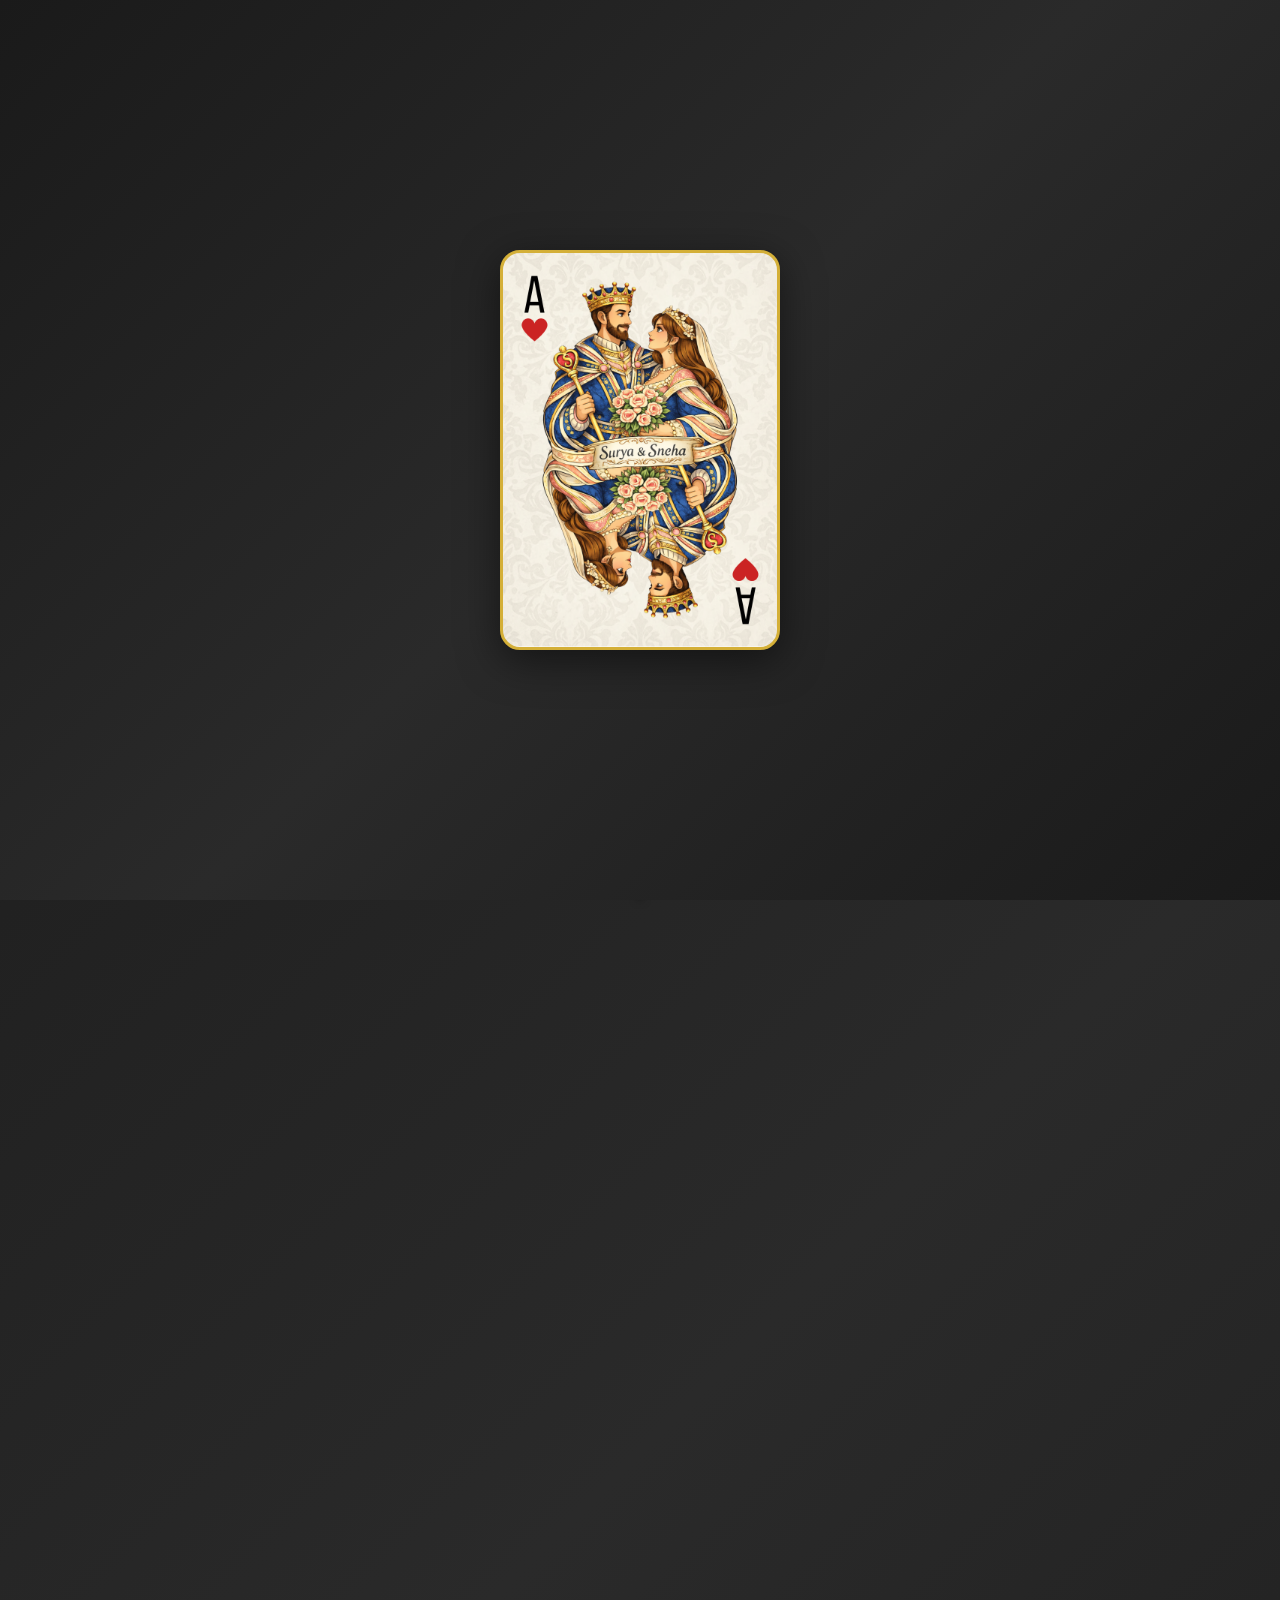
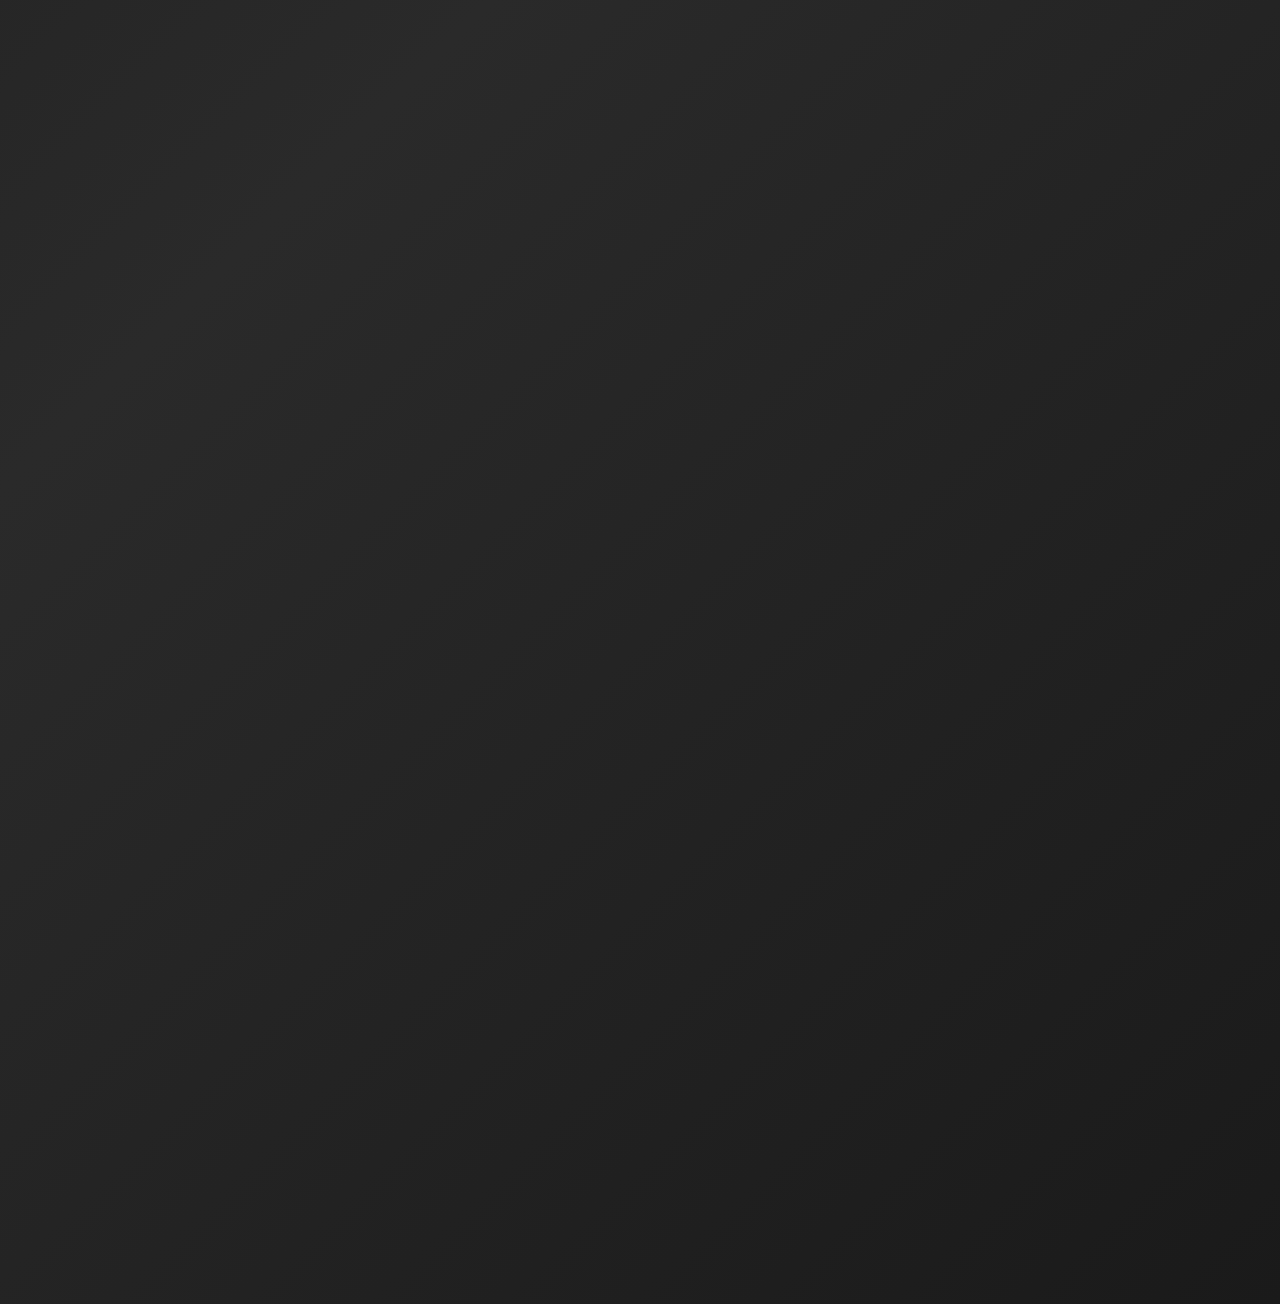
==== commit 68e5c53c: "Add files via upload" ====
--- a/index.html
+++ b/index.html
@@ -21,11 +21,17 @@
 
     <!-- Door Reveal -->
     <div id="door-overlay" class="door-overlay">
+        <!-- Gold arch frame -->
+        <div class="door-arch"></div>
         <div class="door-frame">
             <div class="door-panel door-left">
                 <div class="door-wood-grain"></div>
-                <div class="door-raised-panel door-panel-top"></div>
-                <div class="door-raised-panel door-panel-bottom"></div>
+                <div class="door-raised-panel door-panel-top">
+                    <div class="panel-filigree"></div>
+                </div>
+                <div class="door-raised-panel door-panel-bottom">
+                    <div class="panel-filigree"></div>
+                </div>
                 <div class="door-knob door-knob-left">
                     <div class="knob-base"></div>
                     <div class="knob-handle"></div>
@@ -34,23 +40,47 @@
             </div>
             <div class="door-panel door-right">
                 <div class="door-wood-grain"></div>
-                <div class="door-raised-panel door-panel-top"></div>
-                <div class="door-raised-panel door-panel-bottom"></div>
+                <div class="door-raised-panel door-panel-top">
+                    <div class="panel-filigree"></div>
+                </div>
+                <div class="door-raised-panel door-panel-bottom">
+                    <div class="panel-filigree"></div>
+                </div>
                 <div class="door-knob door-knob-right">
                     <div class="knob-base"></div>
                     <div class="knob-handle"></div>
                     <div class="knob-keyhole"></div>
                 </div>
             </div>
-            <div class="door-seam"></div>
-        </div>
+            <div class="door-seam">
+                <div class="seam-glow" id="seam-glow"></div>
+            </div>
+            <div class="door-crest">
+                <span>P</span><span class="crest-amp">&</span><span>S</span>
+            </div>
+        </div>
+        <!-- Frosted glass scanner panel -->
         <div class="card-scanner">
             <div class="scanner-card" id="scanner-card"></div>
-            <div class="scanner-slot"></div>
-            <div class="scanner-light" id="scanner-light"></div>
-            <div class="scanner-label">INSERT CARD</div>
+            <div class="scanner-nfc" id="scanner-nfc">
+                <svg viewBox="0 0 24 24" class="nfc-icon">
+                    <path d="M12 2C6.48 2 2 6.48 2 12s4.48 10 10 10 10-4.48 10-10S17.52 2 12 2z" fill="none" stroke="currentColor" stroke-width="0.5" opacity="0.15"/>
+                    <path d="M2 12a10 10 0 0 1 10-10" fill="none" stroke="currentColor" stroke-width="1.5" stroke-linecap="round" class="nfc-wave nfc-wave-1"/>
+                    <path d="M5 12a7 7 0 0 1 7-7" fill="none" stroke="currentColor" stroke-width="1.5" stroke-linecap="round" class="nfc-wave nfc-wave-2"/>
+                    <path d="M8 12a4 4 0 0 1 4-4" fill="none" stroke="currentColor" stroke-width="1.5" stroke-linecap="round" class="nfc-wave nfc-wave-3"/>
+                    <circle cx="12" cy="12" r="1.5" fill="currentColor" class="nfc-dot"/>
+                </svg>
+            </div>
+            <div class="scanner-ripple" id="scanner-ripple"></div>
+            <div class="scanner-status" id="scanner-status"></div>
+            <div class="scanner-label">Tap to Enter</div>
         </div>
     </div>
+
+    <!-- Gold Particles -->
+    <canvas id="particles" class="particles-canvas"></canvas>
+    <!-- Rose Petals -->
+    <canvas id="petals" class="petals-canvas"></canvas>
 
     <!-- Animated Background -->
     <div class="luxury-bg">
@@ -69,7 +99,7 @@
                     <span class="ampersand">&</span>
                     <span class="name-line">Sneha Radhakrishnan</span>
                 </h1>
-                <p class="hero-quote">"Our hearts were dealt."</p>
+                <p class="hero-quote" id="hero-quote"></p>
             </div>
         </div>
         <div class="scroll-indicator">↓</div>
@@ -82,19 +112,31 @@
                 <h2 class="section-heading">Counting Every Moment</h2>
                 <div class="countdown-grid">
                     <div class="countdown-item">
-                        <div class="countdown-number" id="days">00</div>
+                        <div class="countdown-number flip-container" id="days">
+                            <span class="flip-current">00</span>
+                            <span class="flip-next">00</span>
+                        </div>
                         <div class="countdown-label">Days</div>
                     </div>
                     <div class="countdown-item">
-                        <div class="countdown-number" id="hours">00</div>
+                        <div class="countdown-number flip-container" id="hours">
+                            <span class="flip-current">00</span>
+                            <span class="flip-next">00</span>
+                        </div>
                         <div class="countdown-label">Hours</div>
                     </div>
                     <div class="countdown-item">
-                        <div class="countdown-number" id="minutes">00</div>
+                        <div class="countdown-number flip-container" id="minutes">
+                            <span class="flip-current">00</span>
+                            <span class="flip-next">00</span>
+                        </div>
                         <div class="countdown-label">Minutes</div>
                     </div>
                     <div class="countdown-item">
-                        <div class="countdown-number" id="seconds">00</div>
+                        <div class="countdown-number flip-container" id="seconds">
+                            <span class="flip-current">00</span>
+                            <span class="flip-next">00</span>
+                        </div>
                         <div class="countdown-label">Seconds</div>
                     </div>
                 </div>
--- a/luxury.css
+++ b/luxury.css
@@ -31,8 +31,8 @@
     position: fixed;
     top: 0;
     left: 0;
-    width: 100%;
-    height: 100%;
+    width: 100vw;
+    height: 100svh;
     z-index: -1;
     overflow: hidden;
 }
@@ -45,6 +45,7 @@
     height: 100%;
     object-fit: cover;
     object-position: center;
+    min-height: 100svh;
 }
 
 .bg-overlay {
@@ -756,64 +757,31 @@
 
 @keyframes king-to-scanner {
     0% {
-        transform: translate(-50%, -50%) scale(1) rotate(0deg);
+        transform: translate(-50%, -50%) scale(1) rotate(0deg) rotateY(0deg);
         opacity: 1;
     }
-    40% {
-        transform: translate(-50%, -50%) scale(0.3) rotate(0deg);
+    30% {
+        transform: translate(-50%, -50%) scale(0.4) rotate(5deg) rotateY(180deg);
         opacity: 1;
     }
+    60% {
+        transform: translate(-50%, -50%) scale(0.2) rotate(-3deg) rotateY(360deg);
+        opacity: 1;
+    }
     100% {
-        transform: translate(var(--scanner-x), var(--scanner-y)) scale(0.08) rotate(0deg);
+        transform: translate(var(--scanner-x), var(--scanner-y)) scale(0.08) rotate(0deg) rotateY(540deg);
         opacity: 1;
     }
 }
 
 .playing-card.inserting {
-    animation: king-to-scanner 1.2s ease-in-out forwards !important;
+    animation: king-to-scanner 1.4s cubic-bezier(0.25, 0.46, 0.45, 0.94) forwards !important;
     z-index: 100000 !important;
     position: fixed !important;
     top: 50%;
     left: 50%;
 }
 
-/* Mini card that slides into scanner */
-.scanner-card {
-    position: absolute;
-    width: 30px;
-    height: 45px;
-    background: #fff;
-    background-image: url('king-card.png');
-    background-size: cover;
-    background-position: center;
-    border: 1px solid #d4af37;
-    border-radius: 3px;
-    top: -50px;
-    left: 50%;
-    transform: translateX(-50%);
-    z-index: 11;
-    opacity: 0;
-}
-
-.scanner-card.slide-in {
-    animation: card-slide-into-slot 0.8s ease-in forwards;
-}
-
-@keyframes card-slide-into-slot {
-    0% {
-        top: -50px;
-        opacity: 1;
-    }
-    30% {
-        top: -50px;
-        opacity: 1;
-    }
-    100% {
-        top: 50%;
-        opacity: 0;
-    }
-}
-
 /* Door Overlay */
 .door-overlay {
     position: fixed;
@@ -823,7 +791,27 @@
     height: 100vh;
     z-index: 9999;
     pointer-events: none;
-    perspective: 1800px;
+    perspective: 2000px;
+    background: radial-gradient(ellipse at center, #1a1008 0%, #0a0604 100%);
+    transition: background 0.6s ease;
+}
+
+.door-overlay.opening {
+    background: transparent;
+}
+
+/* Gold Arch Frame */
+.door-arch {
+    position: absolute;
+    top: -2px;
+    left: 50%;
+    transform: translateX(-50%);
+    width: 104%;
+    height: 100%;
+    border: 4px solid transparent;
+    border-image: linear-gradient(180deg, #f0d080 0%, #d4af37 30%, #8b6914 70%, #3d2a06 100%) 1;
+    pointer-events: none;
+    z-index: 8;
 }
 
 .door-frame {
@@ -832,10 +820,10 @@
     left: 0;
     width: 100%;
     height: 100%;
-    perspective: 1800px;
-}
-
-/* Realistic Wood Door Panels */
+    perspective: 2000px;
+}
+
+/* Dark Mahogany Door Panels */
 .door-panel {
     position: absolute;
     top: 0;
@@ -843,26 +831,17 @@
     height: 100%;
     background:
         repeating-linear-gradient(180deg,
-            rgba(90, 50, 20, 0.15) 0px,
-            transparent 2px,
-            transparent 8px,
-            rgba(90, 50, 20, 0.1) 10px,
-            transparent 12px,
-            transparent 20px
-        ),
-        repeating-linear-gradient(180deg,
-            rgba(60, 30, 10, 0.08) 0px,
-            transparent 1px,
-            transparent 3px
+            rgba(60, 25, 10, 0.12) 0px, transparent 2px, transparent 6px,
+            rgba(60, 25, 10, 0.08) 8px, transparent 10px, transparent 18px
         ),
         linear-gradient(90deg,
-            #3d1f0a 0%, #5c3317 8%, #6b3a1a 15%, #7a4422 30%,
-            #8b5e3c 50%,
-            #7a4422 70%, #6b3a1a 85%, #5c3317 92%, #3d1f0a 100%
+            #1a0c04 0%, #2d1508 6%, #3d1f0e 12%, #4a2812 25%,
+            #5c3318 40%, #4a2812 50%,
+            #5c3318 60%, #4a2812 75%, #3d1f0e 88%, #2d1508 94%, #1a0c04 100%
         );
     box-shadow:
-        inset 0 0 60px rgba(0, 0, 0, 0.4),
-        inset 0 0 120px rgba(0, 0, 0, 0.2);
+        inset 0 0 80px rgba(0, 0, 0, 0.5),
+        inset 0 0 150px rgba(0, 0, 0, 0.3);
     overflow: hidden;
 }
 
@@ -874,22 +853,17 @@
     width: 100%;
     height: 100%;
     background:
-        repeating-linear-gradient(175deg,
-            transparent 0px, transparent 30px,
-            rgba(40, 20, 5, 0.12) 30px, rgba(40, 20, 5, 0.12) 31px,
-            transparent 31px, transparent 55px,
-            rgba(40, 20, 5, 0.08) 55px, rgba(40, 20, 5, 0.08) 56px,
-            transparent 56px, transparent 80px
+        repeating-linear-gradient(176deg,
+            transparent 0px, transparent 25px,
+            rgba(30, 12, 4, 0.15) 25px, rgba(30, 12, 4, 0.15) 26px,
+            transparent 26px, transparent 48px,
+            rgba(30, 12, 4, 0.1) 48px, rgba(30, 12, 4, 0.1) 49px,
+            transparent 49px, transparent 70px
         ),
-        repeating-linear-gradient(182deg,
-            transparent 0px, transparent 45px,
-            rgba(100, 60, 20, 0.06) 45px, rgba(100, 60, 20, 0.06) 46px,
-            transparent 46px, transparent 90px
-        ),
-        repeating-linear-gradient(179deg,
-            transparent 0px, transparent 12px,
-            rgba(50, 25, 8, 0.04) 12px, rgba(50, 25, 8, 0.04) 13px,
-            transparent 13px, transparent 25px
+        repeating-linear-gradient(181deg,
+            transparent 0px, transparent 40px,
+            rgba(80, 40, 15, 0.06) 40px, rgba(80, 40, 15, 0.06) 41px,
+            transparent 41px, transparent 80px
         );
     pointer-events: none;
 }
@@ -897,173 +871,187 @@
 /* Raised panels on door */
 .door-raised-panel {
     position: absolute;
-    left: 12%;
-    width: 76%;
-    height: 35%;
+    left: 10%;
+    width: 80%;
+    height: 34%;
     background:
-        repeating-linear-gradient(180deg,
-            rgba(80, 40, 15, 0.08) 0px,
-            transparent 1px,
-            transparent 6px
-        ),
         linear-gradient(135deg,
-            rgba(120, 70, 30, 0.3) 0%,
-            rgba(100, 55, 20, 0.1) 50%,
-            rgba(60, 30, 10, 0.3) 100%
+            rgba(100, 55, 20, 0.25) 0%, rgba(80, 40, 15, 0.08) 50%, rgba(40, 18, 6, 0.3) 100%
         ),
         linear-gradient(90deg,
-            #5c3317 0%, #7a4422 10%, #8b5e3c 50%, #7a4422 90%, #5c3317 100%
+            #3d1f0e 0%, #5c3318 8%, #6b3d1e 50%, #5c3318 92%, #3d1f0e 100%
         );
-    border: 3px solid rgba(90, 50, 20, 0.6);
-    border-radius: 4px;
+    border: 2px solid rgba(212, 175, 55, 0.15);
+    border-radius: 3px;
     box-shadow:
-        2px 3px 8px rgba(0, 0, 0, 0.4),
-        -1px -1px 3px rgba(180, 130, 70, 0.15),
-        inset 0 0 15px rgba(0, 0, 0, 0.2),
-        inset 1px 1px 3px rgba(180, 130, 70, 0.1);
+        3px 4px 12px rgba(0, 0, 0, 0.5),
+        -1px -1px 4px rgba(212, 175, 55, 0.06),
+        inset 0 0 20px rgba(0, 0, 0, 0.25),
+        inset 1px 1px 4px rgba(212, 175, 55, 0.05);
+}
+
+/* Gold filigree inside panels */
+.panel-filigree {
+    position: absolute;
+    top: 10px;
+    left: 10px;
+    right: 10px;
+    bottom: 10px;
+    border: 1px solid rgba(212, 175, 55, 0.18);
+    border-radius: 2px;
+}
+
+.panel-filigree::before {
+    content: '';
+    position: absolute;
+    top: 50%;
+    left: 50%;
+    transform: translate(-50%, -50%);
+    width: 40px;
+    height: 40px;
+    border: 1px solid rgba(212, 175, 55, 0.12);
+    border-radius: 50%;
+}
+
+.panel-filigree::after {
+    content: '';
+    position: absolute;
+    top: 50%;
+    left: 50%;
+    transform: translate(-50%, -50%) rotate(45deg);
+    width: 24px;
+    height: 24px;
+    border: 1px solid rgba(212, 175, 55, 0.1);
 }
 
 /* Gold corner accents on panels */
 .door-raised-panel::before {
     content: '';
     position: absolute;
-    top: 8px;
-    left: 8px;
-    right: 8px;
-    bottom: 8px;
-    border: 1px solid rgba(212, 175, 55, 0.2);
-    border-radius: 2px;
+    top: 4px;
+    left: 4px;
+    width: 20px;
+    height: 20px;
+    border-top: 2px solid rgba(212, 175, 55, 0.25);
+    border-left: 2px solid rgba(212, 175, 55, 0.25);
     pointer-events: none;
 }
 
 .door-raised-panel::after {
     content: '';
+    position: absolute;
+    bottom: 4px;
+    right: 4px;
+    width: 20px;
+    height: 20px;
+    border-bottom: 2px solid rgba(212, 175, 55, 0.25);
+    border-right: 2px solid rgba(212, 175, 55, 0.25);
+    pointer-events: none;
+}
+
+.door-panel-top {
+    top: 5%;
+}
+
+.door-panel-bottom {
+    bottom: 5%;
+}
+
+/* Horizontal trim between panels */
+.door-panel::before {
+    content: '';
+    position: absolute;
+    top: 47%;
+    left: 6%;
+    width: 88%;
+    height: 5%;
+    background: linear-gradient(180deg,
+        rgba(212, 175, 55, 0.06) 0%,
+        rgba(60, 25, 10, 0.5) 40%,
+        rgba(30, 12, 4, 0.6) 50%,
+        rgba(60, 25, 10, 0.5) 60%,
+        rgba(212, 175, 55, 0.06) 100%
+    );
+    border-top: 1px solid rgba(212, 175, 55, 0.12);
+    border-bottom: 1px solid rgba(212, 175, 55, 0.12);
+    z-index: 2;
+}
+
+/* Ambient light reflection on door */
+.door-panel::after {
+    content: '';
+    position: absolute;
+    top: 0;
+    left: 0;
+    width: 100%;
+    height: 100%;
+    background:
+        radial-gradient(ellipse at 30% 20%, rgba(212, 175, 55, 0.04) 0%, transparent 50%),
+        linear-gradient(160deg, rgba(255, 200, 100, 0.03) 0%, transparent 40%, transparent 60%, rgba(0, 0, 0, 0.1) 100%);
+    pointer-events: none;
+    z-index: 3;
+}
+
+/* Door knobs - ornate brass */
+.door-knob {
+    position: absolute;
+    top: 50%;
+    transform: translateY(-50%);
+    z-index: 5;
+}
+
+.door-knob-left { right: 8%; }
+.door-knob-right { left: 8%; }
+
+.knob-base {
+    width: 24px;
+    height: 65px;
+    border-radius: 12px;
+    background: linear-gradient(180deg,
+        #f0d080 0%, #d4af37 15%, #b8941f 50%, #8b6914 85%, #6b4f10 100%
+    );
+    box-shadow:
+        3px 4px 12px rgba(0, 0, 0, 0.6),
+        inset 0 1px 3px rgba(255, 230, 150, 0.5),
+        inset 0 -1px 3px rgba(0, 0, 0, 0.4);
+    position: relative;
+    border: 1px solid rgba(107, 79, 16, 0.6);
+}
+
+.knob-handle {
     position: absolute;
     top: 50%;
     left: 50%;
     transform: translate(-50%, -50%);
-    width: 30px;
-    height: 30px;
-    border: 1px solid rgba(212, 175, 55, 0.15);
+    width: 36px;
+    height: 36px;
     border-radius: 50%;
-    pointer-events: none;
-}
-
-.door-panel-top {
-    top: 6%;
-}
-
-.door-panel-bottom {
-    bottom: 6%;
-}
-
-/* Horizontal trim between panels */
-.door-panel::before {
-    content: '';
-    position: absolute;
-    top: 48%;
-    left: 8%;
-    width: 84%;
-    height: 4%;
-    background: linear-gradient(180deg,
-        rgba(139, 105, 20, 0.15) 0%,
-        rgba(90, 50, 20, 0.4) 40%,
-        rgba(60, 30, 10, 0.5) 50%,
-        rgba(90, 50, 20, 0.4) 60%,
-        rgba(139, 105, 20, 0.15) 100%
-    );
-    border-top: 1px solid rgba(212, 175, 55, 0.15);
-    border-bottom: 1px solid rgba(212, 175, 55, 0.15);
-    z-index: 2;
-}
-
-/* Subtle light reflection on door surface */
-.door-panel::after {
-    content: '';
-    position: absolute;
-    top: 0;
-    left: 0;
-    width: 100%;
-    height: 100%;
-    background: linear-gradient(160deg,
-        rgba(255, 200, 100, 0.06) 0%,
-        transparent 30%,
-        transparent 70%,
-        rgba(0, 0, 0, 0.08) 100%
-    );
-    pointer-events: none;
-    z-index: 3;
-}
-
-/* Door knobs - round brass style */
-.door-knob {
-    position: absolute;
-    top: 50%;
-    transform: translateY(-50%);
-    z-index: 5;
-}
-
-.door-knob-left {
-    right: 10%;
-}
-
-.door-knob-right {
-    left: 10%;
-}
-
-/* Backplate */
-.knob-base {
-    width: 22px;
-    height: 60px;
-    border-radius: 11px;
-    background: linear-gradient(180deg,
-        #f0d080 0%, #d4af37 20%, #b8941f 50%, #8b6914 80%, #6b4f10 100%
+    background: radial-gradient(circle at 35% 35%,
+        #ffe8a0 0%, #d4af37 20%, #b8941f 50%, #8b6914 80%, #6b4f10 100%
     );
     box-shadow:
-        2px 3px 10px rgba(0, 0, 0, 0.5),
-        inset 0 1px 2px rgba(255, 230, 150, 0.4),
-        inset 0 -1px 2px rgba(0, 0, 0, 0.3);
-    position: relative;
+        0 4px 10px rgba(0, 0, 0, 0.6),
+        inset 0 2px 5px rgba(255, 230, 150, 0.6),
+        inset 0 -2px 4px rgba(0, 0, 0, 0.4),
+        0 0 15px rgba(212, 175, 55, 0.15);
     border: 1px solid rgba(107, 79, 16, 0.5);
 }
 
-/* Round knob */
-.knob-handle {
+.knob-handle::after {
+    content: '';
     position: absolute;
     top: 50%;
     left: 50%;
     transform: translate(-50%, -50%);
-    width: 32px;
-    height: 32px;
-    border-radius: 50%;
-    background:
-        radial-gradient(circle at 35% 35%,
-            #ffe8a0 0%, #d4af37 25%, #b8941f 55%, #8b6914 85%, #6b4f10 100%
-        );
-    box-shadow:
-        0 3px 8px rgba(0, 0, 0, 0.5),
-        inset 0 2px 4px rgba(255, 230, 150, 0.5),
-        inset 0 -2px 3px rgba(0, 0, 0, 0.3);
-    border: 1px solid rgba(107, 79, 16, 0.4);
-}
-
-/* Inner knob detail */
-.knob-handle::after {
-    content: '';
-    position: absolute;
-    top: 50%;
-    left: 50%;
-    transform: translate(-50%, -50%);
-    width: 12px;
-    height: 12px;
+    width: 14px;
+    height: 14px;
     border-radius: 50%;
     background: radial-gradient(circle at 40% 40%,
         #ffe8a0 0%, #d4af37 60%, #a07818 100%
     );
-    box-shadow: inset 0 1px 2px rgba(255, 230, 150, 0.6);
-}
-
-/* Keyhole */
+    box-shadow: inset 0 1px 3px rgba(255, 230, 150, 0.7);
+}
+
 .knob-keyhole {
     position: absolute;
     top: calc(100% + 10px);
@@ -1071,12 +1059,12 @@
     transform: translateX(-50%);
     width: 10px;
     height: 16px;
-    background: #0a0500;
+    background: #050200;
     border-radius: 5px 5px 2px 2px;
     box-shadow:
-        inset 0 1px 3px rgba(0, 0, 0, 0.8),
-        0 0 0 2px rgba(212, 175, 55, 0.35),
-        0 0 0 3px rgba(90, 50, 20, 0.4);
+        inset 0 1px 3px rgba(0, 0, 0, 0.9),
+        0 0 0 2px rgba(212, 175, 55, 0.3),
+        0 0 0 3px rgba(60, 25, 10, 0.5);
 }
 
 .knob-keyhole::after {
@@ -1087,7 +1075,7 @@
     transform: translateX(-50%);
     width: 3px;
     height: 5px;
-    background: #0a0500;
+    background: #050200;
     border-radius: 1px;
 }
 
@@ -1101,6 +1089,7 @@
     transform-origin: right center;
 }
 
+/* Door seam with light leak */
 .door-seam {
     position: absolute;
     top: 0;
@@ -1109,113 +1098,297 @@
     width: 3px;
     height: 100%;
     background: linear-gradient(180deg,
-        #1a0a00 0%, #2a1508 10%, #1a0a00 20%,
-        #2a1508 30%, #1a0a00 40%, #2a1508 50%,
-        #1a0a00 60%, #2a1508 70%, #1a0a00 80%,
-        #2a1508 90%, #1a0a00 100%
+        #0a0400 0%, #1a0a04 10%, #0a0400 20%,
+        #1a0a04 30%, #0a0400 40%, #1a0a04 50%,
+        #0a0400 60%, #1a0a04 70%, #0a0400 80%,
+        #1a0a04 90%, #0a0400 100%
     );
-    box-shadow: 0 0 8px rgba(0, 0, 0, 0.6);
+    box-shadow: 0 0 8px rgba(0, 0, 0, 0.7);
     z-index: 6;
-}
-
-/* Card Scanner */
+    overflow: visible;
+}
+
+.seam-glow {
+    position: absolute;
+    top: 0;
+    left: 50%;
+    transform: translateX(-50%);
+    width: 6px;
+    height: 100%;
+    background: linear-gradient(180deg,
+        transparent 0%, rgba(212, 175, 55, 0.3) 20%,
+        rgba(255, 220, 120, 0.5) 50%,
+        rgba(212, 175, 55, 0.3) 80%, transparent 100%
+    );
+    opacity: 0;
+    filter: blur(3px);
+    transition: opacity 0.8s ease;
+}
+
+.seam-glow.active {
+    opacity: 1;
+    animation: seam-pulse 1.5s ease-in-out infinite;
+}
+
+@keyframes seam-pulse {
+    0%, 100% { opacity: 0.6; }
+    50% { opacity: 1; }
+}
+
+/* Door Crest Monogram */
+.door-crest {
+    position: absolute;
+    top: 50%;
+    left: 50%;
+    transform: translate(-50%, -50%);
+    z-index: 7;
+    font-family: 'Cormorant Garamond', serif;
+    font-size: 1.4rem;
+    font-weight: 600;
+    color: #d4af37;
+    display: flex;
+    align-items: center;
+    gap: 6px;
+    text-shadow: 0 2px 8px rgba(0, 0, 0, 0.8), 0 0 20px rgba(212, 175, 55, 0.3);
+    letter-spacing: 2px;
+    opacity: 0.8;
+}
+
+.crest-amp {
+    font-size: 1rem;
+    color: #b8941f;
+}
+
+/* Frosted Glass Scanner Panel */
 .card-scanner {
     position: absolute;
-    right: 25px;
+    right: 18px;
     top: 50%;
     transform: translateY(-50%);
-    width: 70px;
-    height: 140px;
-    background: linear-gradient(180deg, #1a1a1a 0%, #2a2a2a 30%, #333 50%, #2a2a2a 70%, #1a1a1a 100%);
-    border-radius: 12px;
-    border: 2px solid #555;
-    box-shadow: 
-        0 4px 25px rgba(0, 0, 0, 0.8),
-        inset 0 1px 0 rgba(255, 255, 255, 0.1),
-        0 0 0 1px rgba(0, 0, 0, 0.3);
+    width: 72px;
+    height: 110px;
+    background: rgba(255, 255, 255, 0.04);
+    backdrop-filter: blur(12px);
+    -webkit-backdrop-filter: blur(12px);
+    border-radius: 18px;
+    border: 1px solid rgba(255, 255, 255, 0.1);
+    box-shadow:
+        0 8px 32px rgba(0, 0, 0, 0.6),
+        inset 0 1px 0 rgba(255, 255, 255, 0.08),
+        inset 0 -1px 0 rgba(0, 0, 0, 0.2);
     display: flex;
     flex-direction: column;
     align-items: center;
     justify-content: center;
-    gap: 12px;
+    gap: 8px;
     z-index: 10;
-}
-
-.scanner-slot {
-    width: 45px;
-    height: 8px;
-    background: linear-gradient(180deg, #000, #111);
-    border-radius: 4px;
-    box-shadow: inset 0 2px 4px rgba(0, 0, 0, 0.9), 0 1px 0 rgba(255, 255, 255, 0.1);
-    position: relative;
-}
-
-.scanner-slot::after {
-    content: '';
-    position: absolute;
-    top: 50%;
+    overflow: visible;
+}
+
+/* NFC wave icon */
+.scanner-nfc {
+    width: 42px;
+    height: 42px;
+    color: rgba(255, 80, 80, 0.7);
+    transition: color 0.5s ease;
+}
+
+.nfc-icon {
+    width: 100%;
+    height: 100%;
+    transform: rotate(45deg);
+}
+
+.nfc-wave {
+    opacity: 0.6;
+}
+
+.nfc-wave-1 { animation: nfc-pulse 2s ease-in-out infinite 0s; }
+.nfc-wave-2 { animation: nfc-pulse 2s ease-in-out infinite 0.3s; }
+.nfc-wave-3 { animation: nfc-pulse 2s ease-in-out infinite 0.6s; }
+
+@keyframes nfc-pulse {
+    0%, 100% { opacity: 0.3; }
+    50% { opacity: 0.8; }
+}
+
+.nfc-dot {
+    transition: fill 0.5s ease;
+}
+
+/* Scanner states */
+.scanner-nfc.scanning {
+    color: rgba(212, 175, 55, 0.9);
+    animation: nfc-glow 0.4s ease-in-out infinite alternate;
+}
+
+@keyframes nfc-glow {
+    0% { filter: drop-shadow(0 0 4px rgba(212, 175, 55, 0.3)); }
+    100% { filter: drop-shadow(0 0 12px rgba(212, 175, 55, 0.6)); }
+}
+
+.scanner-nfc.scanning .nfc-wave {
+    animation: nfc-scan-wave 0.5s ease-in-out infinite;
+}
+
+@keyframes nfc-scan-wave {
+    0% { opacity: 0.2; }
+    100% { opacity: 1; }
+}
+
+.scanner-nfc.accepted {
+    color: rgba(50, 255, 100, 0.9);
+    animation: none;
+    filter: drop-shadow(0 0 15px rgba(50, 255, 100, 0.5));
+}
+
+.scanner-nfc.accepted .nfc-wave {
+    animation: none;
+    opacity: 1;
+}
+
+/* Status dot below icon */
+.scanner-status {
+    width: 6px;
+    height: 6px;
+    border-radius: 50%;
+    background: rgba(255, 80, 80, 0.6);
+    box-shadow: 0 0 6px rgba(255, 80, 80, 0.4);
+    transition: all 0.5s ease;
+    animation: status-blink 2s ease-in-out infinite;
+}
+
+@keyframes status-blink {
+    0%, 100% { opacity: 1; }
+    50% { opacity: 0.4; }
+}
+
+.scanner-status.accepted {
+    background: rgba(50, 255, 100, 0.8);
+    box-shadow: 0 0 10px rgba(50, 255, 100, 0.6);
+    animation: none;
+}
+
+/* Contactless tap ripple */
+.scanner-ripple {
+    position: absolute;
+    top: 40%;
     left: 50%;
     transform: translate(-50%, -50%);
-    width: 30px;
-    height: 2px;
-    background: rgba(212, 175, 55, 0.3);
-    border-radius: 1px;
-}
-
-.scanner-light {
-    width: 14px;
-    height: 14px;
+    width: 42px;
+    height: 42px;
     border-radius: 50%;
-    background: radial-gradient(circle, #ff4444 30%, #cc0000 100%);
-    box-shadow: 0 0 10px rgba(255, 50, 50, 0.6), 0 0 20px rgba(255, 50, 50, 0.3);
-    transition: all 0.4s ease;
-    animation: blink-red 1.5s ease-in-out infinite;
-}
-
-@keyframes blink-red {
-    0%, 100% { opacity: 1; }
-    50% { opacity: 0.5; }
-}
-
-.scanner-light.accepted {
-    background: radial-gradient(circle, #44ff44 30%, #00cc00 100%);
-    box-shadow: 0 0 15px rgba(50, 255, 50, 0.8), 0 0 30px rgba(50, 255, 50, 0.4);
-    animation: none;
+    pointer-events: none;
+    opacity: 0;
+}
+
+.scanner-ripple.active {
+    animation: tap-ripple 0.8s ease-out forwards;
+}
+
+@keyframes tap-ripple {
+    0% {
+        opacity: 0.8;
+        box-shadow: 0 0 0 0 rgba(212, 175, 55, 0.6), 0 0 0 0 rgba(212, 175, 55, 0.3);
+    }
+    100% {
+        opacity: 0;
+        box-shadow: 0 0 0 25px rgba(212, 175, 55, 0), 0 0 0 50px rgba(212, 175, 55, 0);
+    }
 }
 
 .scanner-label {
     font-family: 'Montserrat', sans-serif;
-    font-size: 0.4rem;
+    font-size: 0.35rem;
     letter-spacing: 1.5px;
-    color: #999;
+    color: rgba(255, 255, 255, 0.3);
     text-transform: uppercase;
     text-align: center;
 }
 
+/* Mini card for tap animation */
+.scanner-card {
+    position: absolute;
+    width: 32px;
+    height: 46px;
+    background: #fff;
+    background-image: url('king-card.png');
+    background-size: cover;
+    background-position: center;
+    border: 1.5px solid #d4af37;
+    border-radius: 4px;
+    top: -55px;
+    left: 50%;
+    transform: translateX(-50%);
+    z-index: 11;
+    opacity: 0;
+    box-shadow: 0 4px 15px rgba(0, 0, 0, 0.5);
+}
+
+.scanner-card.tap-in {
+    animation: card-tap 0.6s cubic-bezier(0.34, 1.56, 0.64, 1) forwards;
+}
+
+@keyframes card-tap {
+    0% {
+        top: -55px;
+        opacity: 1;
+        transform: translateX(-50%) rotateY(0deg) scale(1);
+    }
+    55% {
+        top: -8px;
+        opacity: 1;
+        transform: translateX(-50%) rotateY(12deg) scale(0.88);
+    }
+    75% {
+        top: -4px;
+        opacity: 1;
+        transform: translateX(-50%) rotateY(-3deg) scale(0.85);
+    }
+    100% {
+        top: -4px;
+        opacity: 0;
+        transform: translateX(-50%) rotateY(0deg) scale(0.7);
+    }
+}
+
+/* Door opening animations */
 .door-overlay.opening .door-left {
-    animation: door-open-left 1.8s cubic-bezier(0.4, 0, 0.2, 1) forwards;
+    animation: door-open-left 2s cubic-bezier(0.22, 0.61, 0.36, 1) forwards;
 }
 
 .door-overlay.opening .door-right {
-    animation: door-open-right 1.8s cubic-bezier(0.4, 0, 0.2, 1) forwards;
+    animation: door-open-right 2s cubic-bezier(0.22, 0.61, 0.36, 1) forwards;
 }
 
 .door-overlay.opening .door-seam {
-    animation: fade-out-fast 0.3s ease forwards;
+    animation: fade-out-fast 0.2s ease forwards;
+}
+
+.door-overlay.opening .door-crest {
+    animation: fade-out-fast 0.2s ease forwards;
 }
 
 .door-overlay.opening .card-scanner {
-    animation: fade-out-fast 0.5s ease 0.3s forwards;
+    animation: fade-out-fast 0.4s ease 0.2s forwards;
+}
+
+.door-overlay.opening .door-arch {
+    animation: fade-out-fast 0.5s ease 0.5s forwards;
 }
 
 @keyframes door-open-left {
     0% { transform: rotateY(0deg); }
-    100% { transform: rotateY(95deg); }
+    70% { transform: rotateY(88deg); }
+    85% { transform: rotateY(82deg); }
+    100% { transform: rotateY(85deg); }
 }
 
 @keyframes door-open-right {
     0% { transform: rotateY(0deg); }
-    100% { transform: rotateY(-95deg); }
+    70% { transform: rotateY(-88deg); }
+    85% { transform: rotateY(-82deg); }
+    100% { transform: rotateY(-85deg); }
 }
 
 @keyframes fade-out-fast {
@@ -1223,28 +1396,187 @@
     100% { opacity: 0; }
 }
 
-/* Paper Emerge Animation */
+/* Paper Emerge — JS controlled, no CSS delay */
 .vintage-paper {
-    animation: paper-emerge 1s ease-out 10.5s backwards;
-}
-
-@keyframes paper-emerge {
-    0% {
-        transform: scale(0.8);
-        opacity: 0;
-    }
-    100% {
-        transform: scale(1);
-        opacity: 1;
-    }
-}
-
-/* Hide main content initially */
+    opacity: 0;
+    transform: scale(0.9);
+}
+
+.vintage-paper.emerged {
+    opacity: 1;
+    transform: scale(1);
+    transition: opacity 1s ease, transform 1s ease;
+}
+
+/* Hide main content initially — JS controlled */
 .hero, .countdown-luxury, .events-luxury, .venue-luxury, .luxury-footer {
     opacity: 0;
-    animation: content-fade-in 0.8s ease 10.8s forwards;
-}
-
-@keyframes content-fade-in {
-    to { opacity: 1; }
-}
+}
+
+.content-visible {
+    opacity: 1 !important;
+    transition: opacity 1s ease !important;
+}
+
+/* Gold Particles Canvas */
+.particles-canvas {
+    position: fixed;
+    top: 0;
+    left: 0;
+    width: 100%;
+    height: 100%;
+    z-index: 0;
+    pointer-events: none;
+}
+
+/* Rose Petals Canvas */
+.petals-canvas {
+    position: fixed;
+    top: 0;
+    left: 0;
+    width: 100%;
+    height: 100%;
+    z-index: 0;
+    pointer-events: none;
+}
+
+/* Scroll Reveal — directional entrances */
+.reveal {
+    opacity: 0;
+    transition: opacity 0.9s ease, transform 0.9s ease;
+}
+
+.reveal-up { transform: translateY(60px); }
+.reveal-down { transform: translateY(-60px); }
+.reveal-left { transform: translateX(-60px); }
+.reveal-right { transform: translateX(60px); }
+.reveal-scale { transform: scale(0.85); }
+
+.reveal.visible {
+    opacity: 1;
+    transform: translate(0, 0) scale(1);
+}
+
+/* Staggered countdown entrance */
+.countdown-item.reveal:nth-child(1) { transition-delay: 0s; }
+.countdown-item.reveal:nth-child(2) { transition-delay: 0.15s; }
+.countdown-item.reveal:nth-child(3) { transition-delay: 0.3s; }
+.countdown-item.reveal:nth-child(4) { transition-delay: 0.45s; }
+
+/* Event items stagger */
+.event-item.reveal:nth-child(1) { transition-delay: 0s; }
+.event-item.reveal:nth-child(2) { transition-delay: 0.2s; }
+
+/* Countdown flip animation */
+.flip-container {
+    position: relative;
+    overflow: hidden;
+}
+
+.flip-current, .flip-next {
+    display: block;
+}
+
+.flip-next {
+    position: absolute;
+    top: 0;
+    left: 0;
+    width: 100%;
+    opacity: 0;
+    transform: rotateX(90deg);
+    transform-origin: bottom center;
+}
+
+.flip-container.flipping .flip-current {
+    animation: flip-out 0.4s ease-in forwards;
+}
+
+.flip-container.flipping .flip-next {
+    animation: flip-in 0.4s ease-out 0.2s forwards;
+}
+
+@keyframes flip-out {
+    0% { transform: rotateX(0deg); opacity: 1; }
+    100% { transform: rotateX(-90deg); opacity: 0; }
+}
+
+@keyframes flip-in {
+    0% { transform: rotateX(90deg); opacity: 0; }
+    100% { transform: rotateX(0deg); opacity: 1; }
+}
+
+/* Typewriter cursor */
+.hero-quote .typewriter-cursor {
+    display: inline-block;
+    width: 2px;
+    height: 1em;
+    background: #8b4513;
+    margin-left: 2px;
+    vertical-align: text-bottom;
+    animation: cursor-blink 0.7s step-end infinite;
+}
+
+@keyframes cursor-blink {
+    0%, 100% { opacity: 1; }
+    50% { opacity: 0; }
+}
+
+/* Glowing border pulse on highlight event */
+.event-item.highlight {
+    animation: glow-pulse 3s ease-in-out infinite;
+}
+
+@keyframes glow-pulse {
+    0%, 100% {
+        box-shadow: 0 4px 20px rgba(0, 0, 0, 0.2), 0 0 0 0 rgba(212, 175, 55, 0);
+        border-color: var(--rose-gold);
+    }
+    50% {
+        box-shadow: 0 4px 30px rgba(212, 175, 55, 0.3), 0 0 20px rgba(212, 175, 55, 0.15);
+        border-color: var(--gold);
+    }
+}
+
+/* 3D tilt on countdown items */
+.countdown-item {
+    transform-style: preserve-3d;
+    transition: all 0.3s ease, transform 0.15s ease;
+}
+
+/* Parallax sections */
+.parallax-section {
+    will-change: transform;
+}
+
+/* Ampersand heartbeat */
+.ampersand {
+    display: block;
+    font-size: 2rem;
+    color: #8b4513;
+    margin: 8px 0;
+    animation: heartbeat 2s ease-in-out infinite;
+}
+
+@keyframes heartbeat {
+    0%, 100% { transform: scale(1); }
+    15% { transform: scale(1.15); }
+    30% { transform: scale(1); }
+    45% { transform: scale(1.1); }
+    60% { transform: scale(1); }
+}
+
+
+/* Shimmer on section headings */
+.section-heading {
+    background: linear-gradient(90deg, #8b4513 0%, #d4af37 50%, #8b4513 100%);
+    background-size: 200% auto;
+    -webkit-background-clip: text;
+    -webkit-text-fill-color: transparent;
+    background-clip: text;
+    animation: shimmer 4s linear infinite;
+}
+
+@keyframes shimmer {
+    0% { background-position: -200% center; }
+    100% { background-position: 200% center; }
+}
